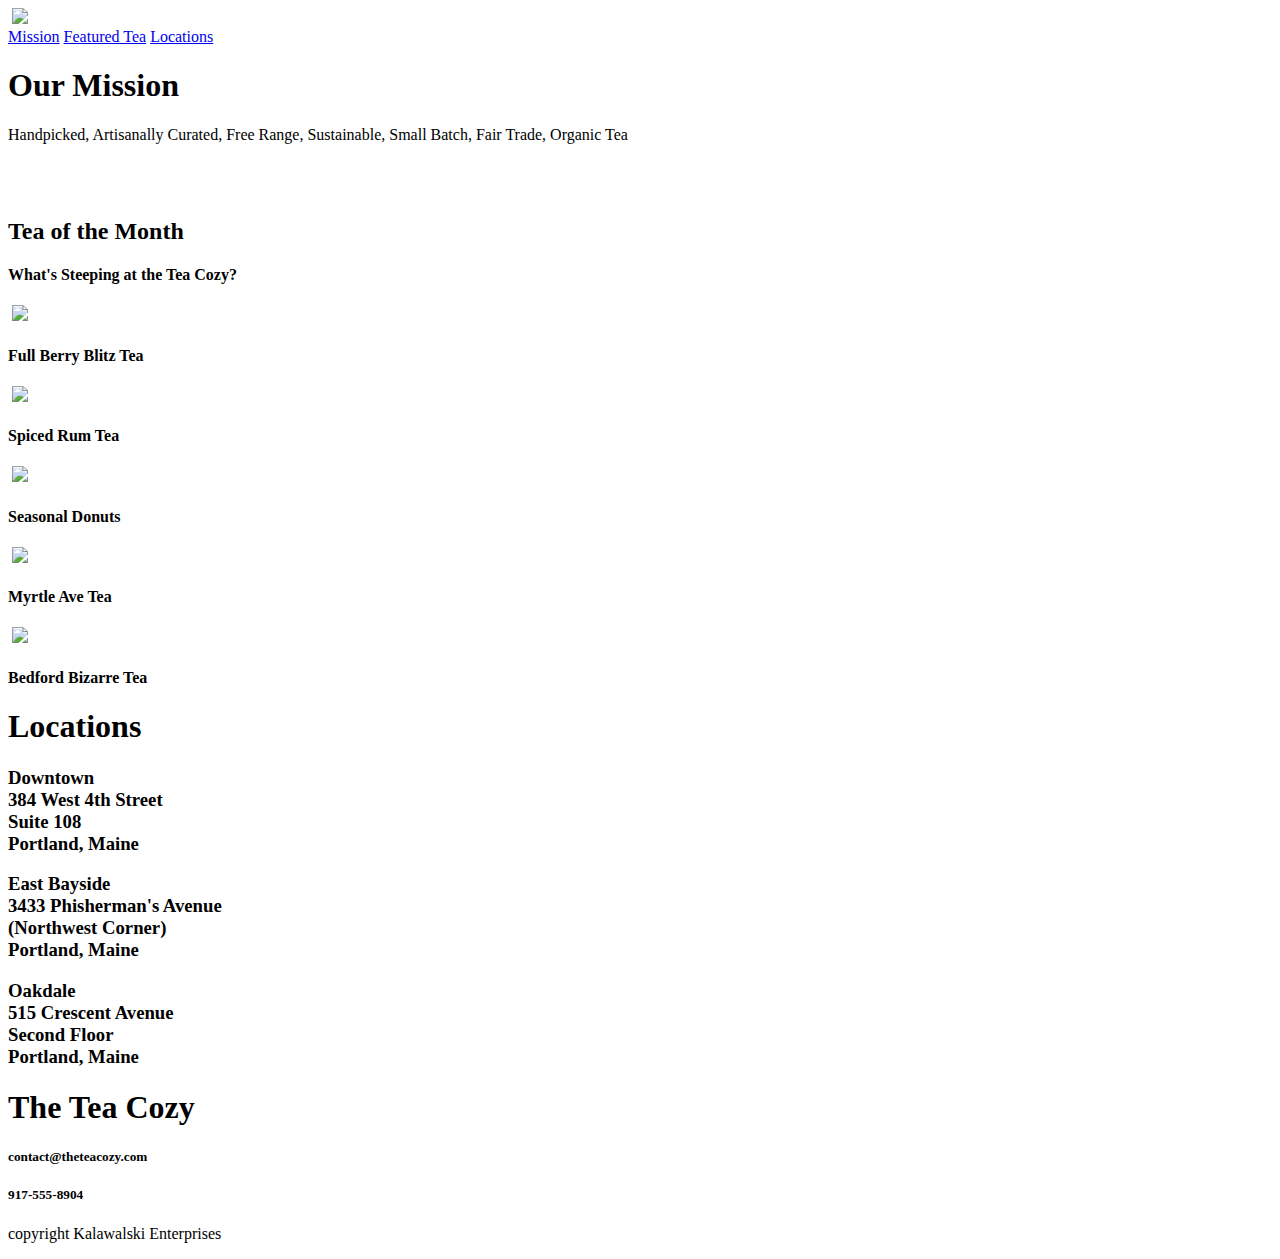
==== index.html @ 56b16ba6 "Update index.html" ====
<!DOCTYPE html>
<html>
    <head>
        <title>Tea Cozy</title>
        <link href="style.css" rel="stylesheet" type="text/css">
    </head>
    <body>
        <!----------------------------------Banner------------------------------------------>
        <header> 
            <image>
                <img src="./Resources/Images/logo.png" class="logoimg">
            </image>          
            <nav>
                <a href="#">Mission</a>
                <a href="#">Featured Tea</a>
                <a href="#" style="margin-right: 20px;">Locations</a>
            </nav>
        </header>
        <!---------------------------------------Our Mission---------------------------------->
        <main>
            <div class="banner">
                <div class="words">
                    <h1>Our Mission</h1>
                    <h>Handpicked, Artisanally Curated, Free Range, Sustainable, Small Batch, Fair Trade, Organic Tea</h4>
                </div>
            </div>
            <br>
            <br>
             <!-------------------------------------Tea of the Month----------------------->
            <br>
            <div class="section1">
                <div class="words">
                    <h2>Tea of the Month</h2>
                    <h4>What's Steeping at the Tea Cozy?</h4>
                </div>
                <div class="variants">
                    <div>
                    <image>
                        <img src="./Resources/Images/berryblitz.jpg" class="sec1img">
                            <figcaption><h4>Full Berry Blitz Tea</h4></figcaption>
                    </image>
                    </div>
                    <div>
                    <image>
                        <img src="./Resources/Images/rum.jpg" class="sec1img">
                            <figcaption><h4>Spiced Rum Tea</h4></figcaption>
                    </image>
                    </div>
                    <div>
                    <image>
                        <img src="./Resources/Images/donut.jpg" class="sec1img">
                            <figcaption><h4>Seasonal Donuts</h4></figcaption>
                    </image>
                    </div>
                    <div>
                    <image>
                        <img src="./Resources/Images/myrtle.jpg" class="sec1img">
                            <figcaption><h4>Myrtle Ave Tea</h4></figcaption>
                    </image>
                    </div>
                    <div>
                    <image>
                        <img src="./Resources/Images/bizzare.jpg" class="sec1img">
                            <figcaption><h4>Bedford Bizarre Tea</h4></figcaption>
                    </image>
                    </div>
                </div>
                <!---------------------------------------Locations------------------------------->
            </div>
            <div class="locations" style="background-image: url(./Resources/Images/locations.jpg);">
                    <h1 class="loctext">Locations</h1>
                    <div class="box">
                        <h3>Downtown<br>384 West 4th Street<br>Suite 108<br>Portland, Maine</h3>
                    </div>
                    <div class="box">
                        <h3>East Bayside<br>3433 Phisherman's Avenue<br>(Northwest Corner)<br>Portland, Maine</h3>
                    </div>
                    <div class="box">
                        <h3>Oakdale<br>515 Crescent Avenue<br>Second Floor<br>Portland, Maine</h3>
                    </div>
                </div>
            </div>
            <div class="contact">
                <h1>The Tea Cozy</h1>
                <h5>contact@theteacozy.com</h5>
                <h5>917-555-8904</h5>
           </div>
        </main>
        <footer>
            <p>copyright Kalawalski Enterprises</p>    
        </footer>
    </body>

</html>
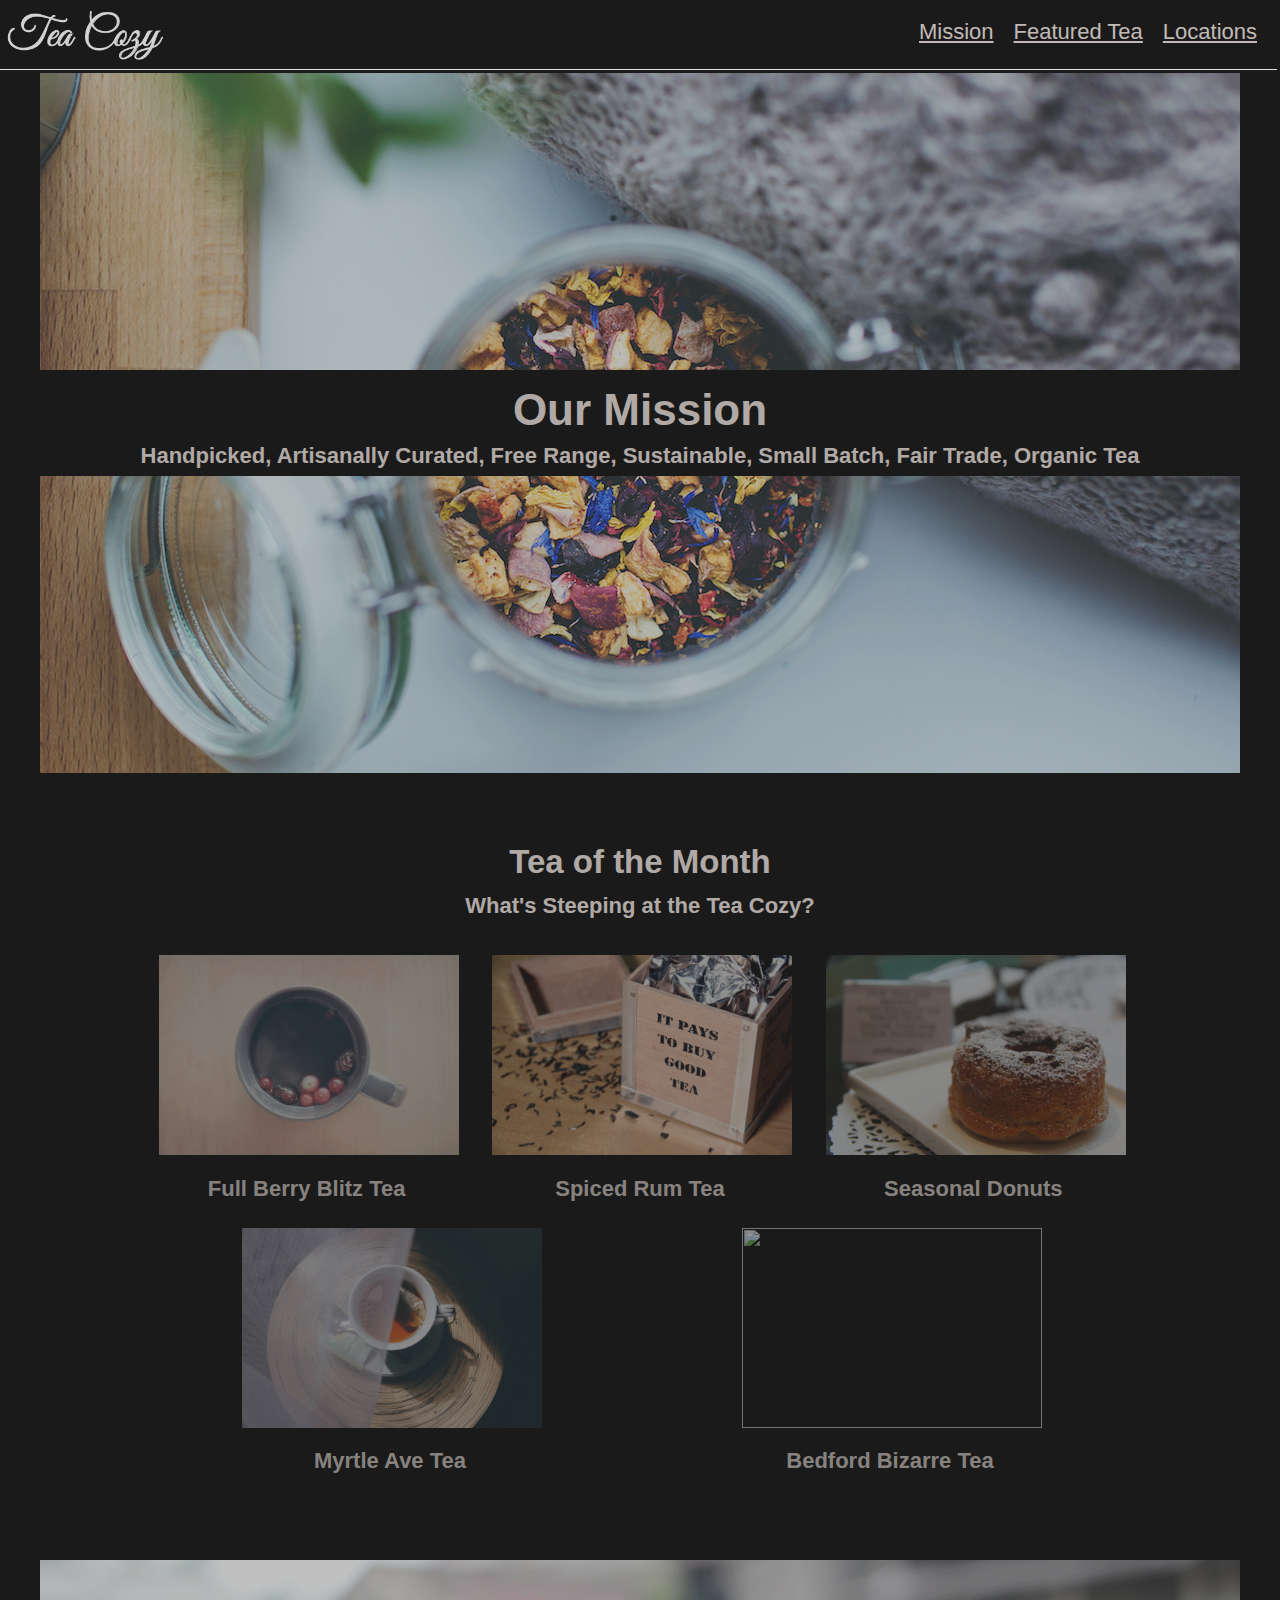
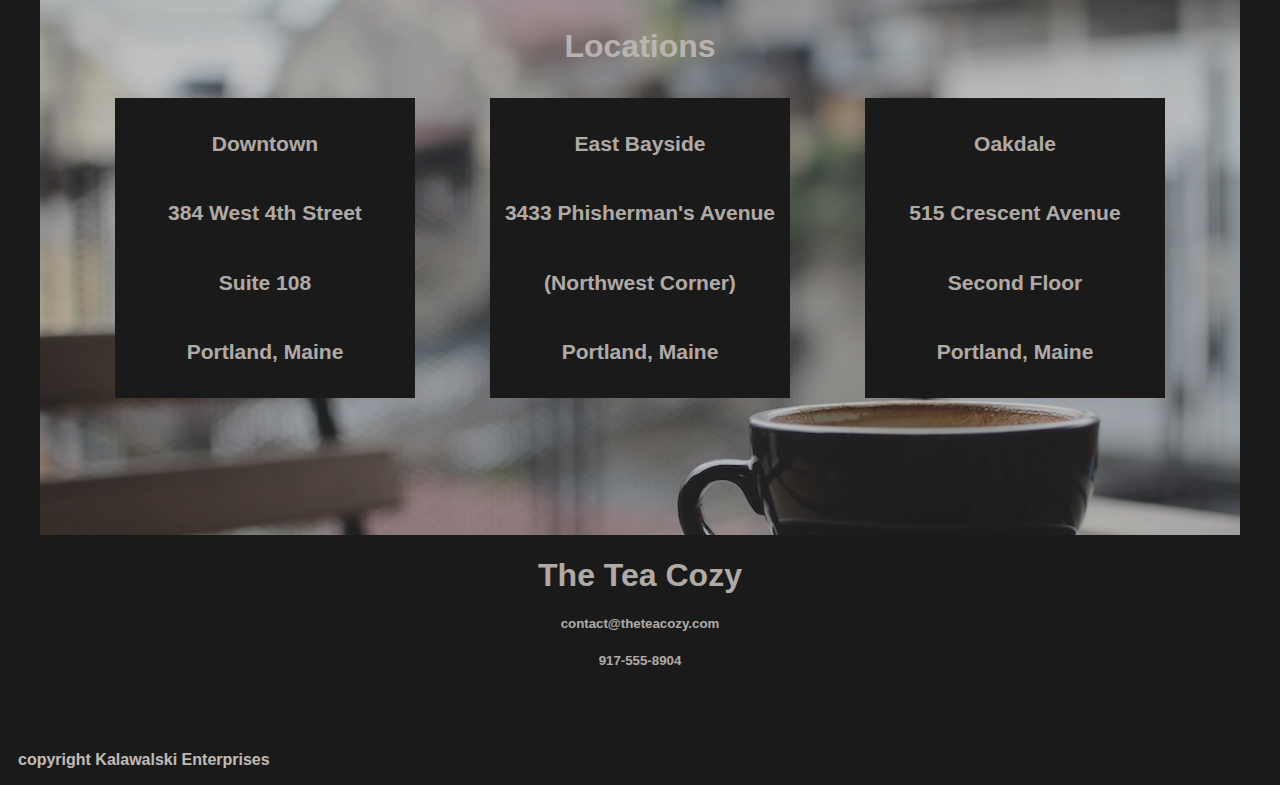
==== commit 8b37fde8: "Update index.html" ====
--- a/index.html
+++ b/index.html
@@ -2,13 +2,13 @@
 <html>
     <head>
         <title>Tea Cozy</title>
-        <link href="style.css" rel="stylesheet" type="text/css">
+        <link href="styles.css" rel="stylesheet" type="text/css">
     </head>
     <body>
         <!----------------------------------Banner------------------------------------------>
         <header> 
             <image>
-                <img src="./Resources/Images/logo.png" class="logoimg">
+                <img src="./Images/logo.png" class="logoimg">
             </image>          
             <nav>
                 <a href="#">Mission</a>
@@ -36,38 +36,38 @@
                 <div class="variants">
                     <div>
                     <image>
-                        <img src="./Resources/Images/berryblitz.jpg" class="sec1img">
+                        <img src="./Images/berryblitz.jpg" class="sec1img">
                             <figcaption><h4>Full Berry Blitz Tea</h4></figcaption>
                     </image>
                     </div>
                     <div>
                     <image>
-                        <img src="./Resources/Images/rum.jpg" class="sec1img">
+                        <img src="./Images/rum.jpg" class="sec1img">
                             <figcaption><h4>Spiced Rum Tea</h4></figcaption>
                     </image>
                     </div>
                     <div>
                     <image>
-                        <img src="./Resources/Images/donut.jpg" class="sec1img">
+                        <img src="./Images/donut.jpg" class="sec1img">
                             <figcaption><h4>Seasonal Donuts</h4></figcaption>
                     </image>
                     </div>
                     <div>
                     <image>
-                        <img src="./Resources/Images/myrtle.jpg" class="sec1img">
+                        <img src="./Images/myrtle.jpg" class="sec1img">
                             <figcaption><h4>Myrtle Ave Tea</h4></figcaption>
                     </image>
                     </div>
                     <div>
                     <image>
-                        <img src="./Resources/Images/bizzare.jpg" class="sec1img">
+                        <img src="./Images/bizzare.jpg" class="sec1img">
                             <figcaption><h4>Bedford Bizarre Tea</h4></figcaption>
                     </image>
                     </div>
                 </div>
                 <!---------------------------------------Locations------------------------------->
             </div>
-            <div class="locations" style="background-image: url(./Resources/Images/locations.jpg);">
+            <div class="locations" style="background-image: url(./Images/locations.jpg);">
                     <h1 class="loctext">Locations</h1>
                     <div class="box">
                         <h3>Downtown<br>384 West 4th Street<br>Suite 108<br>Portland, Maine</h3>
--- a/styles.css
+++ b/styles.css
@@ -0,0 +1,160 @@
+* {
+   font-family: Helvetica, sans-serif;
+   color: seashell;
+   background-color: black;
+   opacity: 0.9;
+   text-align: center;
+   flex-shrink: 1;
+}
+
+header {
+    display: flex;
+    position: fixed;
+    border-bottom: 1px solid seashell;
+    width: 100%;
+    height: 69px;
+    z-index: 10;
+    margin-top: -8px;
+    margin-left: -11px;
+    opacity: 1;
+}
+
+nav {
+    position: relative;
+    width: 100%;
+    display: inline-flex;
+    flex-direction: row;  
+    justify-content: end;
+    align-items: center;
+    padding-bottom: 5px;
+    font-size: 22px;
+}
+
+a {
+    margin: 0px 10px;
+}
+
+main {
+    display: flex;
+    flex-direction: column;
+    align-items: center;
+    justify-content: center;
+}
+
+figcaption {
+    display: flexbox;
+    position: relative;
+    font-weight: bold;
+    margin: auto;
+    justify-content: center;
+    line-height: 0;
+    padding-bottom: 10px;
+}
+
+h4 {
+    font-weight: bold;
+    font-size: 22px;
+}
+
+footer p{
+    margin-left: 10px;
+    text-align: left;
+    font-weight: bold;
+    opacity: 0.9;
+}
+
+.logoimg {
+    display: flexbox;
+    height: 50px;
+    margin-left: 10px;
+    margin-top: 10px;
+}
+
+.screenshot {
+    display: inline-flex;
+    position: relative;
+    align-self: center;
+    margin-top: 70px;
+    height: 700px;
+}
+
+.banner {
+    display: flex;
+    flex-direction: column;
+    flex-shrink: 0;
+    position: relative;
+    margin: auto;
+    margin-top: 65px;
+    width: 1200px;
+    height: 700px;
+    background-image: url(./Images/screenshot.jpg);
+    line-height: 1.5;
+    justify-content: center;
+}
+
+.section1 {
+    display: inline-flexbox;
+    flex-flow: row wrap;
+    width: 1000px;
+    justify-content: center;
+    align-content: center;
+}
+
+.variants {
+    display: inline-flex;
+    flex-flow: row wrap;
+    flex-shrink: 2;
+    justify-content: space-around;
+}
+.sec1img{
+    width: 300px;
+    height: 200px;
+}
+.words {
+    opacity: 1;
+    background-color: black;
+    padding-bottom: 15px;
+    font-size: 22px;
+    font-weight: bold;
+    line-height: 0.5;
+}
+
+.locations {
+    display: flex;
+    flex-direction: row wrap;
+    align-content: center;
+    align-items: center;
+    justify-content: space-evenly;
+    margin-top: 60px;
+    width: 1200px;
+    height: 575px;
+}
+
+.locations .loctext {
+    margin-bottom: 425px;
+    position: absolute;
+    display: flex;
+    flex-shrink: 1;
+    background-color: transparent;
+}
+
+.box {
+    display: inline-flex;
+    flex-direction: column;
+    flex-shrink: 1;
+    position: relative;
+    opacity: 1;
+    width: 300px;
+    height: 300px;
+    justify-content: center;
+    line-height: 3.3;
+    font-size: 18px;
+}
+
+.contact {
+    display: flexbox;
+    width: 1000px;
+    height: 200px;
+    justify-content: center;
+    opacity: 0.9;
+}
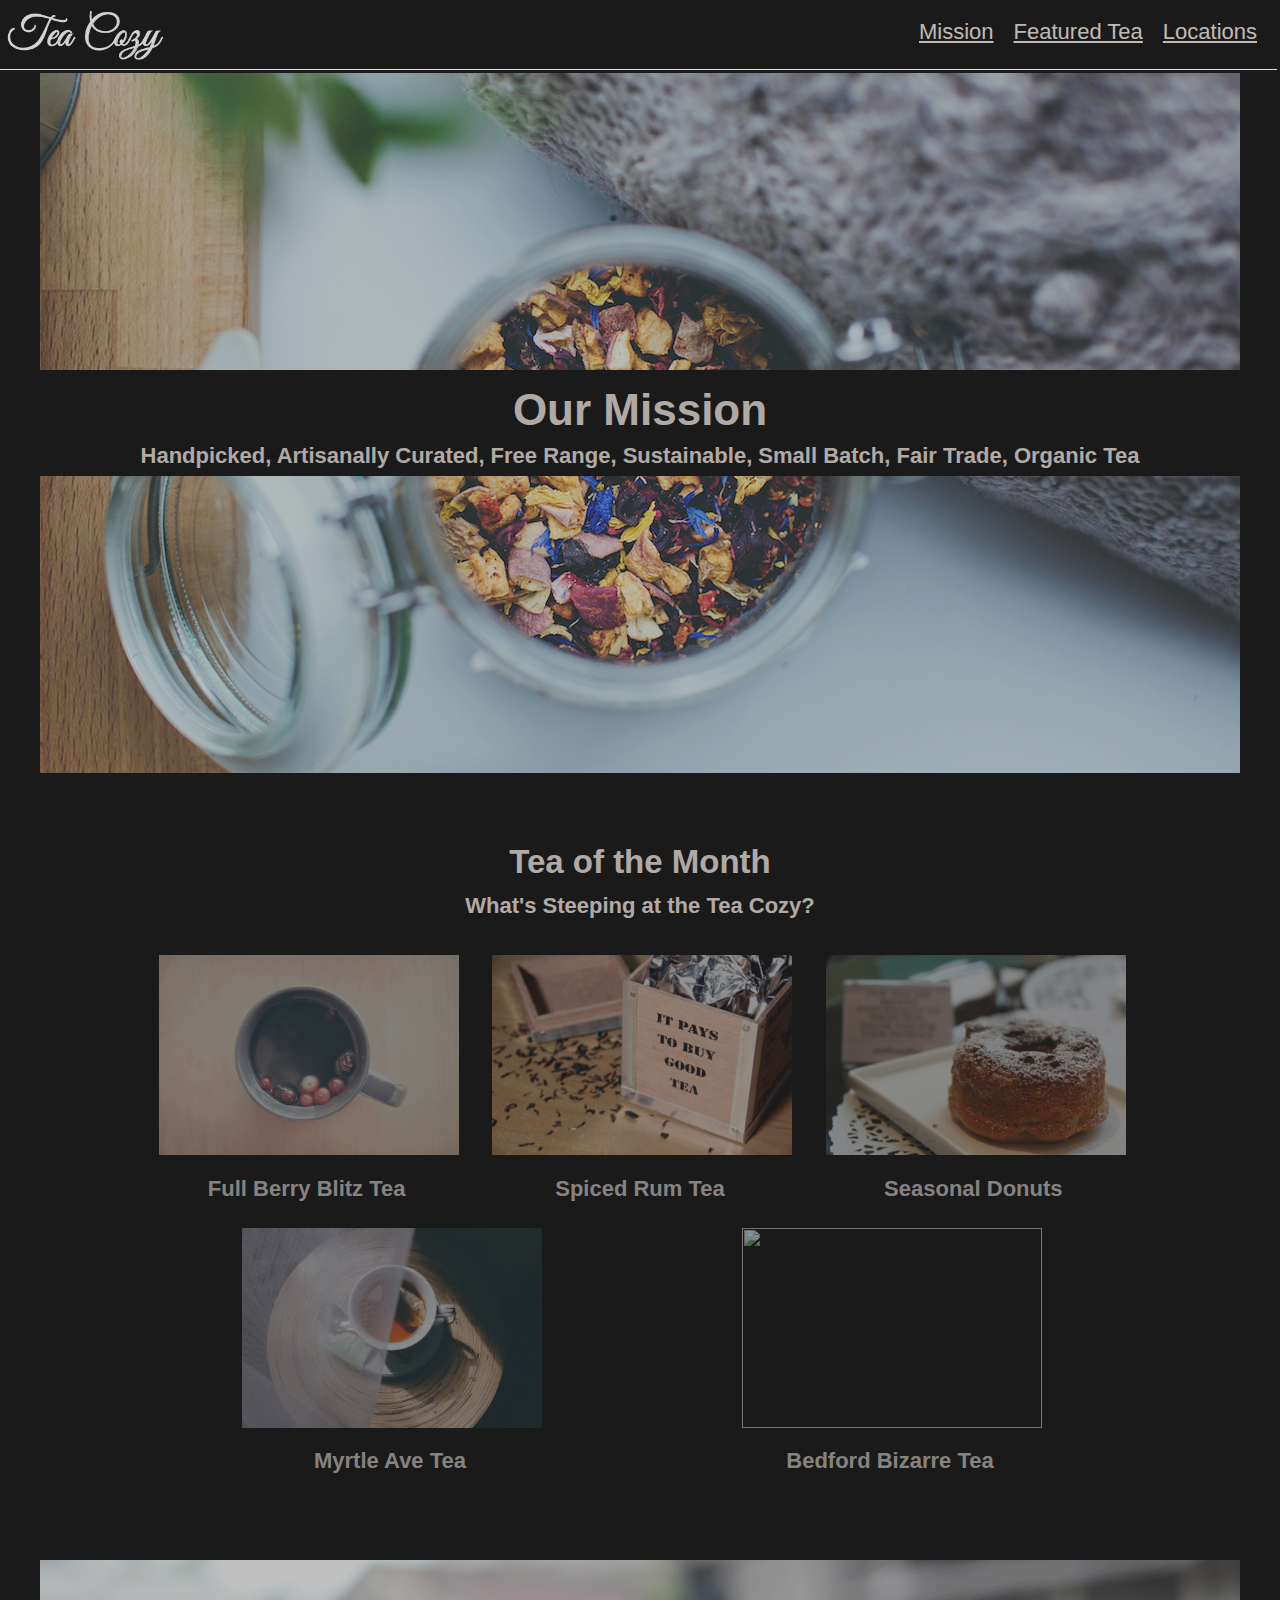
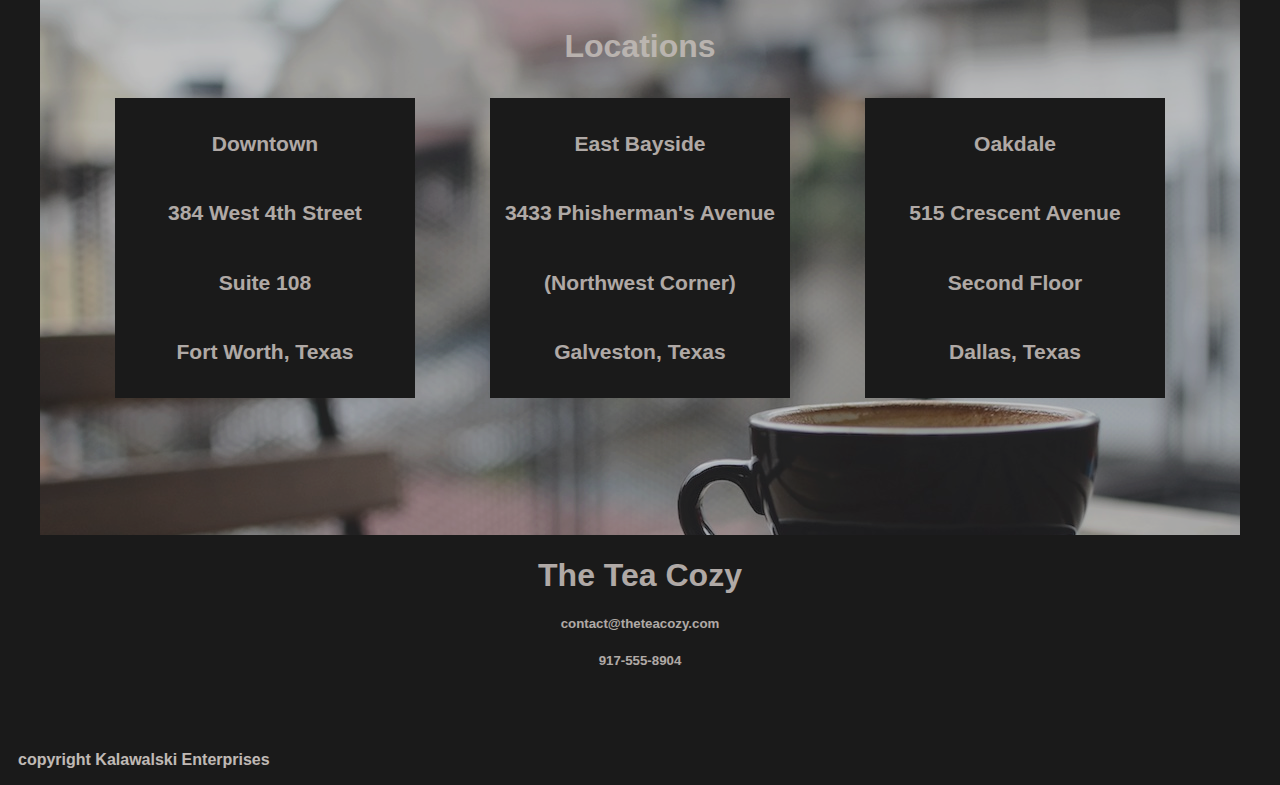
==== commit 51c259ec: "Update index.html" ====
--- a/index.html
+++ b/index.html
@@ -70,13 +70,13 @@
             <div class="locations" style="background-image: url(./Images/locations.jpg);">
                     <h1 class="loctext">Locations</h1>
                     <div class="box">
-                        <h3>Downtown<br>384 West 4th Street<br>Suite 108<br>Portland, Maine</h3>
+                        <h3>Downtown<br>384 West 4th Street<br>Suite 108<br>Fort Worth, Texas</h3>
                     </div>
                     <div class="box">
-                        <h3>East Bayside<br>3433 Phisherman's Avenue<br>(Northwest Corner)<br>Portland, Maine</h3>
+                        <h3>East Bayside<br>3433 Phisherman's Avenue<br>(Northwest Corner)<br>Galveston, Texas</h3>
                     </div>
                     <div class="box">
-                        <h3>Oakdale<br>515 Crescent Avenue<br>Second Floor<br>Portland, Maine</h3>
+                        <h3>Oakdale<br>515 Crescent Avenue<br>Second Floor<br>Dallas, Texas</h3>
                     </div>
                 </div>
             </div>
--- a/styles.css
+++ b/styles.css
@@ -38,7 +38,11 @@
     display: flex;
     flex-direction: column;
     align-items: center;
+    align-content: center;
     justify-content: center;
+    justify-items: center;
+    width: 1200px;
+    margin: auto;
 }
 
 figcaption {
@@ -61,6 +65,10 @@
     text-align: left;
     font-weight: bold;
     opacity: 0.9;
+    justify-content: center;
+    justify-items: center;
+    align-content: center;
+    align-items: center;
 }
 
 .logoimg {
@@ -97,15 +105,21 @@
     flex-flow: row wrap;
     width: 1000px;
     justify-content: center;
+    justify-items: center;
     align-content: center;
+    align-items: center;
 }
 
-.variants {
-    display: inline-flex;
-    flex-flow: row wrap;
-    flex-shrink: 2;
-    justify-content: space-around;
-}
+ .variants {
+     display: inline-flex;
+     flex-flow: row wrap;
+     flex-shrink: 2;
+     justify-content: space-around;
+     justify-items: center;
+     align-content: center;
+     align-items: center;
+     margin: auto;
+ }
 .sec1img{
     width: 300px;
     height: 200px;
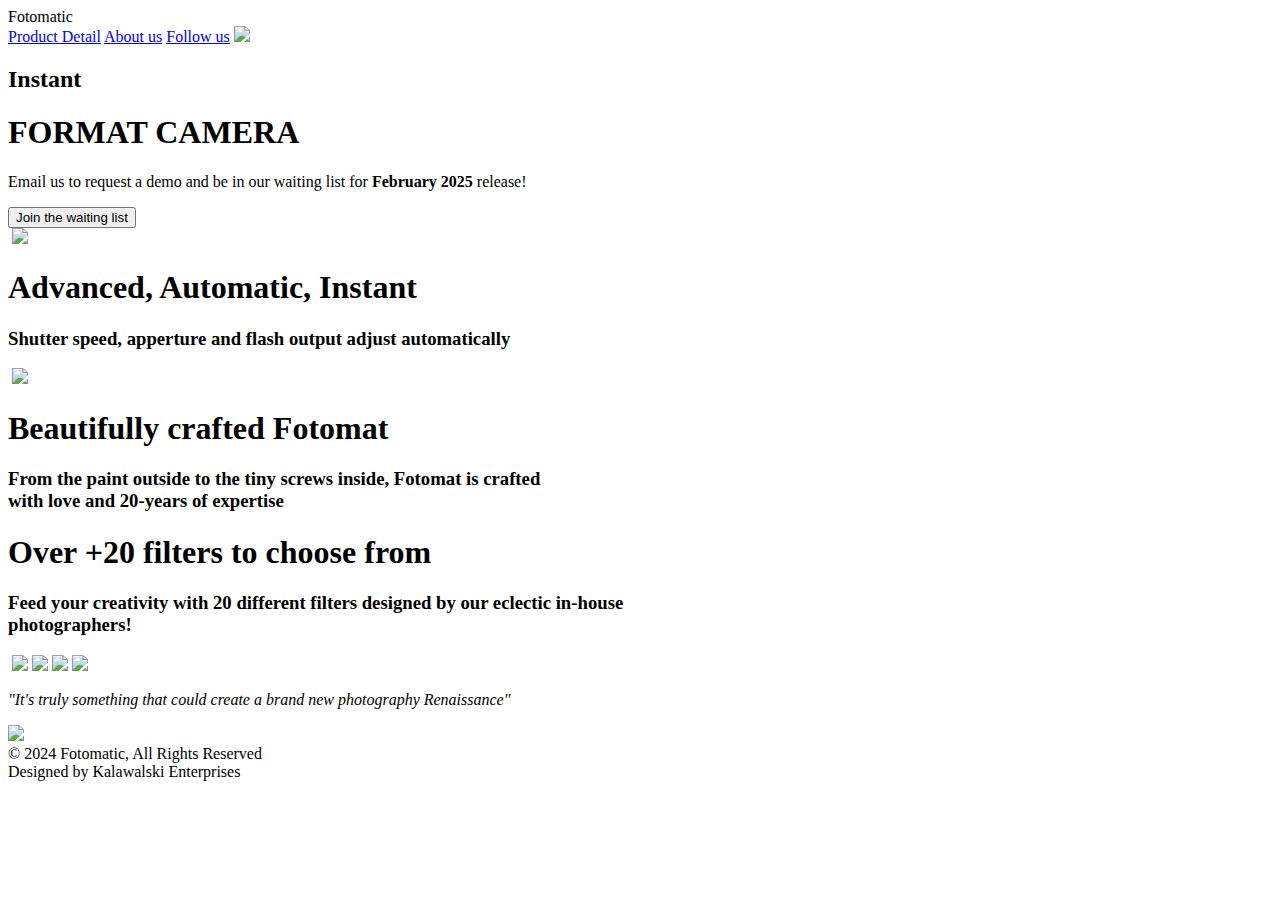
==== commit 5a619a47: "Update index.html" ====
--- a/index.html
+++ b/index.html
@@ -1,94 +1,77 @@
 <!DOCTYPE html>
 <html>
     <head>
-        <title>Tea Cozy</title>
-        <link href="styles.css" rel="stylesheet" type="text/css">
+        <link rel="stylesheet" href="C:\Program Files (x86)\CodeAC\fotomatic_broken\resources\css\fotostyle.css">
+        <link href="https://fonts.googleapis.com/css?family=Damion" rel="stylesheet">
+        <link href="https://fonts.googleapis.com/css?family=Rubik" rel="stylesheet">
+        <link href="https://fonts.googleapis.com/css2?family=Roboto:ital,wght@0,100;0,300;0,400;0,500;0,700;0,900;1,100;1,300;1,400;1,500;1,700;1,900&display=swap" rel="stylesheet">
+        <link href="https://fonts.googleapis.com/css2?family=Roboto+Mono:ital,wght@0,100..700;1,100..700&display=swap" rel="stylesheet">
+        <meta name="viewport" content="width=device-width, initial-scale=1.0">
     </head>
     <body>
-        <!----------------------------------Banner------------------------------------------>
+<!-------------------------------------------Header------------------------------------------------------>
         <header> 
-            <image>
-                <img src="./Images/logo.png" class="logoimg">
-            </image>          
+            <div class="logo">Fotomatic</div>                   
             <nav>
-                <a href="#">Mission</a>
-                <a href="#">Featured Tea</a>
-                <a href="#" style="margin-right: 20px;">Locations</a>
-            </nav>
+                <div class="links">
+                    <a href="#">Product Detail</a>
+                    <a href="#">About us</a> 
+                    <a href="#">Follow us</a>    
+                    <img src="./resources/css/images/instagram.png" class="sec1img">
+                </div>            
+             </nav>
         </header>
-        <!---------------------------------------Our Mission---------------------------------->
+<!------------------------------------------Section 1---------------------------------------------------->        
         <main>
-            <div class="banner">
-                <div class="words">
-                    <h1>Our Mission</h1>
-                    <h>Handpicked, Artisanally Curated, Free Range, Sustainable, Small Batch, Fair Trade, Organic Tea</h4>
+            <div class="section1">
+                <div class="box">
+                    <h2>Instant</h2>
+                    <h1>FORMAT CAMERA</h1>
+                    <div class="bannertxt">
+                        <p>Email us to request a demo and be in our waiting list for <b>February 2025</b> release!</p>
+                    </div>
+                    <button class="waitlist">Join the waiting list</button>
+                </div>          
+            </div>
+<!------------------------------------------Section 2---------------------------------------------------->               
+            <div class="section2">
+                <div class="box">
+                    <image>
+                        <img src="resources/css/images/feature-1.png" class="sec2img">
+                        <div class="featuretxt"></div>
+                    </image>
+                    <h1 class="boxh1">Advanced, Automatic, Instant</h1>
+                    <h3 class="boxh3">Shutter speed, apperture and flash output adjust automatically</h3>                   
+                </div>
+                <div class="box">
+                    <image>
+                        <img src="resources/css/images/feature-2.png" class="sec2img">
+                    </image>
+                    <h1 class="boxh1">Beautifully crafted Fotomat</h1>
+                    <h3 class="boxh3">From the paint outside to the tiny screws inside, Fotomat is crafted<br>with love and 20-years of expertise</h3>
                 </div>
             </div>
-            <br>
-            <br>
-             <!-------------------------------------Tea of the Month----------------------->
-            <br>
-            <div class="section1">
-                <div class="words">
-                    <h2>Tea of the Month</h2>
-                    <h4>What's Steeping at the Tea Cozy?</h4>
-                </div>
-                <div class="variants">
-                    <div>
-                    <image>
-                        <img src="./Images/berryblitz.jpg" class="sec1img">
-                            <figcaption><h4>Full Berry Blitz Tea</h4></figcaption>
-                    </image>
-                    </div>
-                    <div>
-                    <image>
-                        <img src="./Images/rum.jpg" class="sec1img">
-                            <figcaption><h4>Spiced Rum Tea</h4></figcaption>
-                    </image>
-                    </div>
-                    <div>
-                    <image>
-                        <img src="./Images/donut.jpg" class="sec1img">
-                            <figcaption><h4>Seasonal Donuts</h4></figcaption>
-                    </image>
-                    </div>
-                    <div>
-                    <image>
-                        <img src="./Images/myrtle.jpg" class="sec1img">
-                            <figcaption><h4>Myrtle Ave Tea</h4></figcaption>
-                    </image>
-                    </div>
-                    <div>
-                    <image>
-                        <img src="./Images/bizzare.jpg" class="sec1img">
-                            <figcaption><h4>Bedford Bizarre Tea</h4></figcaption>
-                    </image>
-                    </div>
-                </div>
-                <!---------------------------------------Locations------------------------------->
+<!------------------------------------------Section 3---------------------------------------------------->   
+            <div class="section3">
+                <h1>Over +20 filters to choose from</h1>
+                <h3>Feed your creativity with 20 different filters designed by our eclectic in-house<br>photographers!</h3>
+                <image>
+                        <img src="./resources/css/images/filter-1.png" class="sec3img">
+                        <img src="./resources/css/images/filter-2.png" class="sec3img">
+                        <img src="./resources/css/images/filter-3.png" class="sec3img">
+                        <img src="./resources/css/images/filter-4.png" class="sec3img">
+                </image>
             </div>
-            <div class="locations" style="background-image: url(./Images/locations.jpg);">
-                    <h1 class="loctext">Locations</h1>
-                    <div class="box">
-                        <h3>Downtown<br>384 West 4th Street<br>Suite 108<br>Fort Worth, Texas</h3>
-                    </div>
-                    <div class="box">
-                        <h3>East Bayside<br>3433 Phisherman's Avenue<br>(Northwest Corner)<br>Galveston, Texas</h3>
-                    </div>
-                    <div class="box">
-                        <h3>Oakdale<br>515 Crescent Avenue<br>Second Floor<br>Dallas, Texas</h3>
-                    </div>
-                </div>
+<!------------------------------------------Section 4---------------------------------------------------->   
+            <div class="section4">
+                <p><em>"It's truly something that could create a brand new photography Renaissance"</em></p>
+                <img src="./resources/css/images/photography-logo.png" class="sec4img">
             </div>
-            <div class="contact">
-                <h1>The Tea Cozy</h1>
-                <h5>contact@theteacozy.com</h5>
-                <h5>917-555-8904</h5>
-           </div>
+<!------------------------------------------Section 5---------------------------------------------------->   
+            <footer>
+                <div class="footnote1">&copy; 2024 Fotomatic, All Rights Reserved</div>
+                <div class="footnote2">Designed by Kalawalski Enterprises</div>
+            </footer>           
         </main>
-        <footer>
-            <p>copyright Kalawalski Enterprises</p>    
-        </footer>
     </body>
-
 </html>
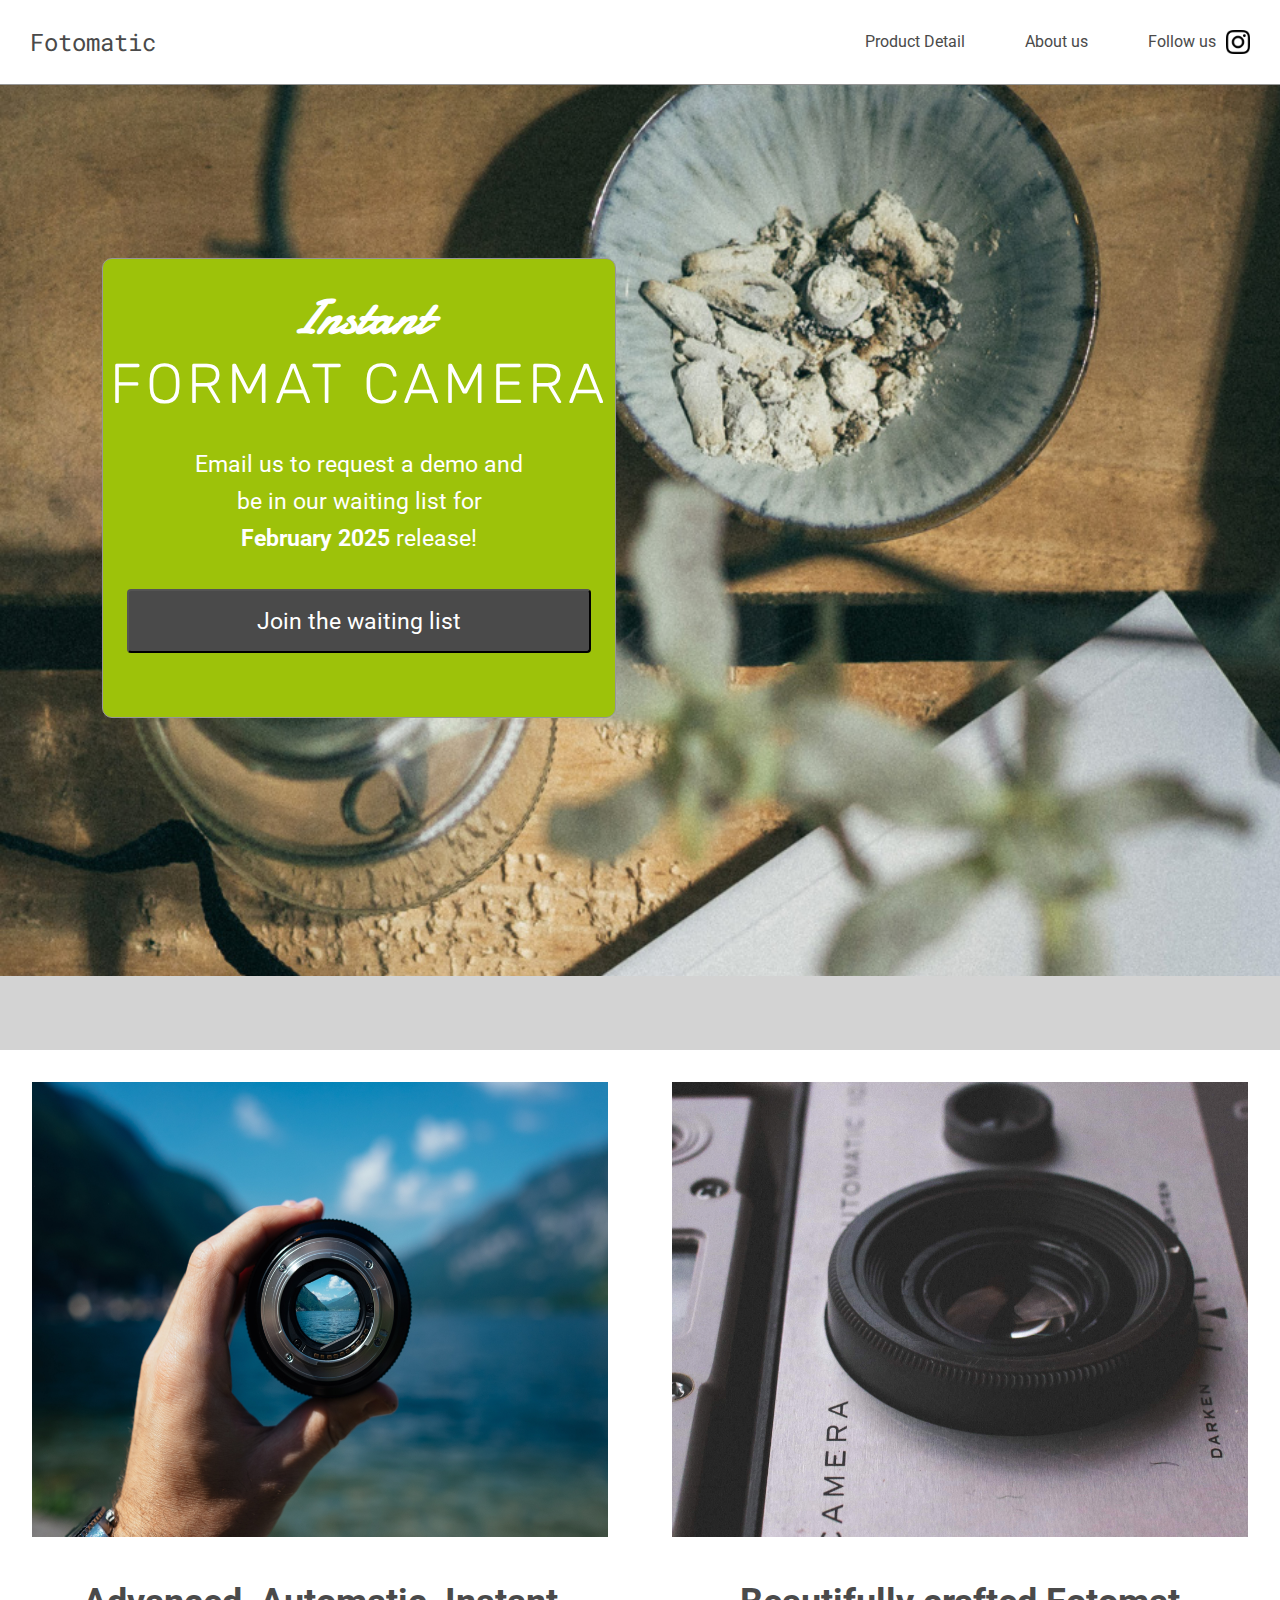
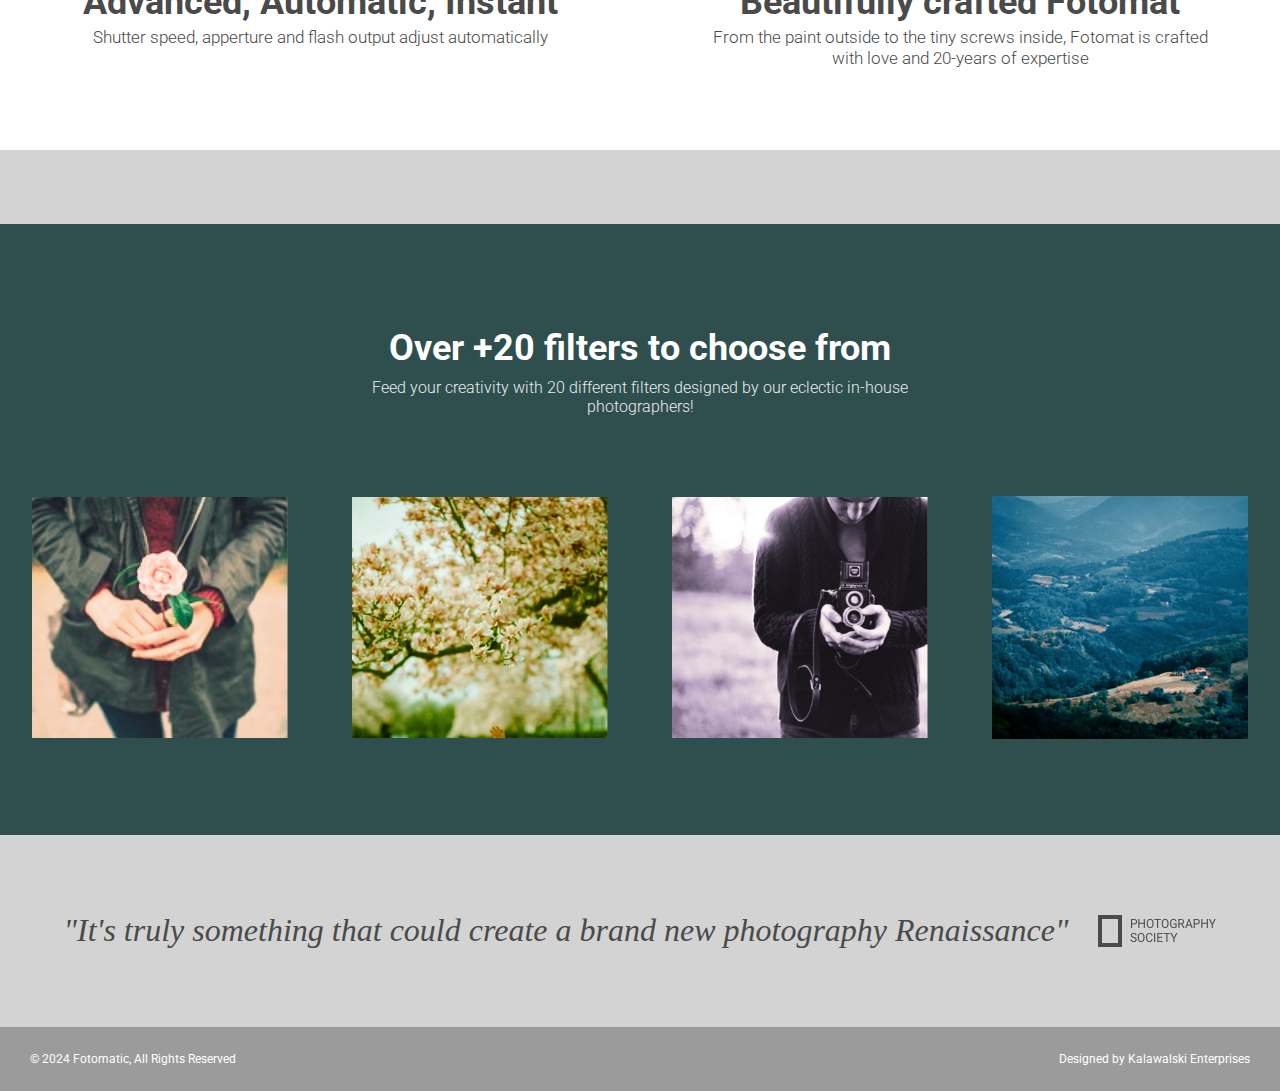
==== commit 59af4974: "Update index.html" ====
--- a/index.html
+++ b/index.html
@@ -1,7 +1,7 @@
 <!DOCTYPE html>
 <html>
     <head>
-        <link rel="stylesheet" href="C:\Program Files (x86)\CodeAC\fotomatic_broken\resources\css\fotostyle.css">
+        <link rel="stylesheet" href="fotostyle.css">
         <link href="https://fonts.googleapis.com/css?family=Damion" rel="stylesheet">
         <link href="https://fonts.googleapis.com/css?family=Rubik" rel="stylesheet">
         <link href="https://fonts.googleapis.com/css2?family=Roboto:ital,wght@0,100;0,300;0,400;0,500;0,700;0,900;1,100;1,300;1,400;1,500;1,700;1,900&display=swap" rel="stylesheet">
@@ -17,7 +17,7 @@
                     <a href="#">Product Detail</a>
                     <a href="#">About us</a> 
                     <a href="#">Follow us</a>    
-                    <img src="./resources/css/images/instagram.png" class="sec1img">
+                    <img src="images/instagram.png" class="sec1img">
                 </div>            
              </nav>
         </header>
@@ -37,7 +37,7 @@
             <div class="section2">
                 <div class="box">
                     <image>
-                        <img src="resources/css/images/feature-1.png" class="sec2img">
+                        <img src="images/feature-1.png" class="sec2img">
                         <div class="featuretxt"></div>
                     </image>
                     <h1 class="boxh1">Advanced, Automatic, Instant</h1>
@@ -45,7 +45,7 @@
                 </div>
                 <div class="box">
                     <image>
-                        <img src="resources/css/images/feature-2.png" class="sec2img">
+                        <img src="images/feature-2.png" class="sec2img">
                     </image>
                     <h1 class="boxh1">Beautifully crafted Fotomat</h1>
                     <h3 class="boxh3">From the paint outside to the tiny screws inside, Fotomat is crafted<br>with love and 20-years of expertise</h3>
@@ -56,16 +56,16 @@
                 <h1>Over +20 filters to choose from</h1>
                 <h3>Feed your creativity with 20 different filters designed by our eclectic in-house<br>photographers!</h3>
                 <image>
-                        <img src="./resources/css/images/filter-1.png" class="sec3img">
-                        <img src="./resources/css/images/filter-2.png" class="sec3img">
-                        <img src="./resources/css/images/filter-3.png" class="sec3img">
-                        <img src="./resources/css/images/filter-4.png" class="sec3img">
+                        <img src="images/filter-1.png" class="sec3img">
+                        <img src="images/filter-2.png" class="sec3img">
+                        <img src="images/filter-3.png" class="sec3img">
+                        <img src="images/filter-4.png" class="sec3img">
                 </image>
             </div>
 <!------------------------------------------Section 4---------------------------------------------------->   
             <div class="section4">
                 <p><em>"It's truly something that could create a brand new photography Renaissance"</em></p>
-                <img src="./resources/css/images/photography-logo.png" class="sec4img">
+                <img src="images/photography-logo.png" class="sec4img">
             </div>
 <!------------------------------------------Section 5---------------------------------------------------->   
             <footer>
--- a/fotostyle.css
+++ b/fotostyle.css
@@ -0,0 +1,277 @@
+* {
+  align-items: center;
+  flex-shrink: 1;
+  flex-flow: wrap;
+  margin: 0;
+  align-content: center;
+}
+html {
+  font-size: 16px;
+}
+header {
+  display: flex;
+  position: fixed;
+  width: 100%;
+  height: 5.25rem;
+  background-color: white;
+  border-bottom: 1px solid #979797;
+  opacity: 1;
+  z-index: 10;
+}
+
+nav {
+  position: absolute;
+  width: 100%;
+  display: inline-flex;
+  flex-direction: row;
+  flex-shrink: 3;
+  justify-content: flex-end;
+  align-items: center;
+  align-content: center;
+}
+
+.logo {
+  display: flex;
+  position: absolute;
+  margin-left: 1.875rem;
+  font-family: 'Roboto mono';
+  color: #4a4a4a;
+  font-size: 1.5rem;
+}
+
+.links {
+  display: inline-flex;
+  flex-shrink: 3;
+  font-size: 1rem;
+  line-height: 1.6;
+  font-family: 'Roboto';
+}
+
+.sec1img {
+  display: flex;
+  height: 1.5rem;
+  margin-right: 1.875rem;
+  margin-left: -1.25rem;
+}
+
+.links a {
+  margin: 0 1.875rem;
+  text-decoration: none;
+  color: #4a4a4a;
+}
+
+.box {
+  display: flex;
+  flex-flow: column;
+  justify-content: center;
+  position: relative;
+  height: 43.75rem;
+  width: 43.75rem;
+  background-color: white;
+  text-align: center;
+}
+
+.section1 {
+  display: flex;
+  flex-direction: row;
+  justify-items: center;
+  position: relative;
+  height: 61rem;
+  background-image: url(./images/banner-landingpage.jpg);
+  background-size: cover;
+}
+
+.section1 .box {
+  display: flexbox;
+  flex-flow: column;
+  background-color: #9dc20a;
+  color: white;
+  align-content: center;
+  width: 40%;
+  height: 47%;
+  margin-left: 8%;
+  border: 1px solid #979797;
+  border-radius: 10px;
+  font-family: 'Roboto';
+  line-height: 1.6;
+  min-width: 31.8125rem;
+
+}
+
+.section1 h2 {
+  font-family: 'Damion';
+  font-size: 3rem;
+  font-style: italic;
+  letter-spacing: 1px;
+  margin-top: 0.8rem;
+}
+
+.section1 h1 {
+  font-family: 'Rubik';
+  font-size: 3.5rem;
+  font-weight: lighter;
+  letter-spacing: 0.25rem;
+  margin-top: -1rem;
+  margin-bottom: 1rem;
+}
+
+.bannertxt {
+  display: flex;
+  text-align: center;
+  font-size: 1.45rem;
+  width: 65%;
+}
+
+.waitlist {
+  width: 29rem;
+  height: 4rem;
+  color: white;
+  background-color: #4a4a4a;
+  border-radius: 0.25rem;
+  margin-top: 2rem;
+  margin-bottom: 3.5rem;
+  font-family: 'Roboto';
+  font-size: 1.45rem;
+}
+
+.waitlist:hover {
+  cursor: pointer;
+  font-size: 1.5rem;
+}
+
+.waitlist:active {
+  cursor: pointer;
+  background-color: #313131;
+  font-size: 1.45rem;
+}
+
+.section2 {
+  display: flex;
+  width: 100%;
+  flex-flow: row;
+  justify-content: space-evenly;
+  align-content: space-evenly;
+  height: 53rem;
+  background-color: lightgray;
+}
+
+.boxh1 {
+  color: #4a4a4a;
+  font-size: 2.25rem;
+  font-family: 'Roboto';
+  font-weight: bold;
+  line-height: 1.4;
+  margin-top: 2.5rem;
+}
+
+.boxh3 {
+  color: #4a4a4a;
+  font-size: 1.05rem;
+  font-family: 'Roboto';
+  font-weight: 300;
+  line-height: 1.2;
+}
+
+.section2 .box {
+  display: flex;
+  flex-direction: column;
+  justify-content: flex-start;
+}
+
+.sec2img {
+  display: flex;
+  width: 90%;
+  height: 65%;
+  min-width: 300px;
+  margin-top: 32px;
+}
+
+.section3 {
+  display: flex;
+  width: 100%;
+  flex-direction: column wrap;
+  justify-content: space-around;
+  background-color: darkslategray;
+  text-align: center;
+  padding-bottom: 6rem;
+}
+
+.section3 h1 {
+  margin: auto;
+  color: white;
+  opacity: 1;
+  font-size: 2.25rem;
+  font-family: 'Roboto';
+  font-weight: bold;
+  margin-top: 6rem;
+  line-height: 1.6;
+}
+
+.section3 h3 {
+  position: relative;
+  color: white;
+  width: 100%;
+  font-size: 1rem;
+  font-family: 'Roboto';
+  font-weight: 300;
+  opacity: 0.9;
+  line-height: 1.2;
+  padding-bottom: 5rem;
+}
+
+ .sec3img {
+  display: inline-flexbox;
+  justify-content: space-between;
+  flex-flow: row wrap;
+  width: 20%;
+  height: auto;
+ }
+
+.section4 {
+  display: flex;
+  justify-content: center;
+  width: 100%;
+  height: 12rem;
+  background-color: lightgray;
+}
+
+.section4 p {
+  display: inline-flex;
+  position: relative;
+  color: #4a4a4a;
+  font-size: 2rem;
+  font-family: Palatino;
+  line-height: 1.1;
+}
+
+.sec4img {
+  display: inline-flex;
+  margin-left: 1.875rem;
+}
+footer {
+  display: flex;
+  align-content: center;
+  width: 100%;
+  height: 4rem;
+  background-color: #9b9b9b;
+}
+
+.footnote1 {
+  position: absolute;
+  align-content: center;
+  margin-left: 1.875rem;
+  color: white;
+  font-size: 0.75rem;
+  font-family: Roboto;
+}
+
+.footnote2 {
+  display: inline-flex;
+  align-content: center;
+  padding-right: 1.875rem;
+  width: 100%;
+  justify-content: flex-end;
+  color: white;
+  font-size: 0.75rem;
+  font-family: Roboto;
+}
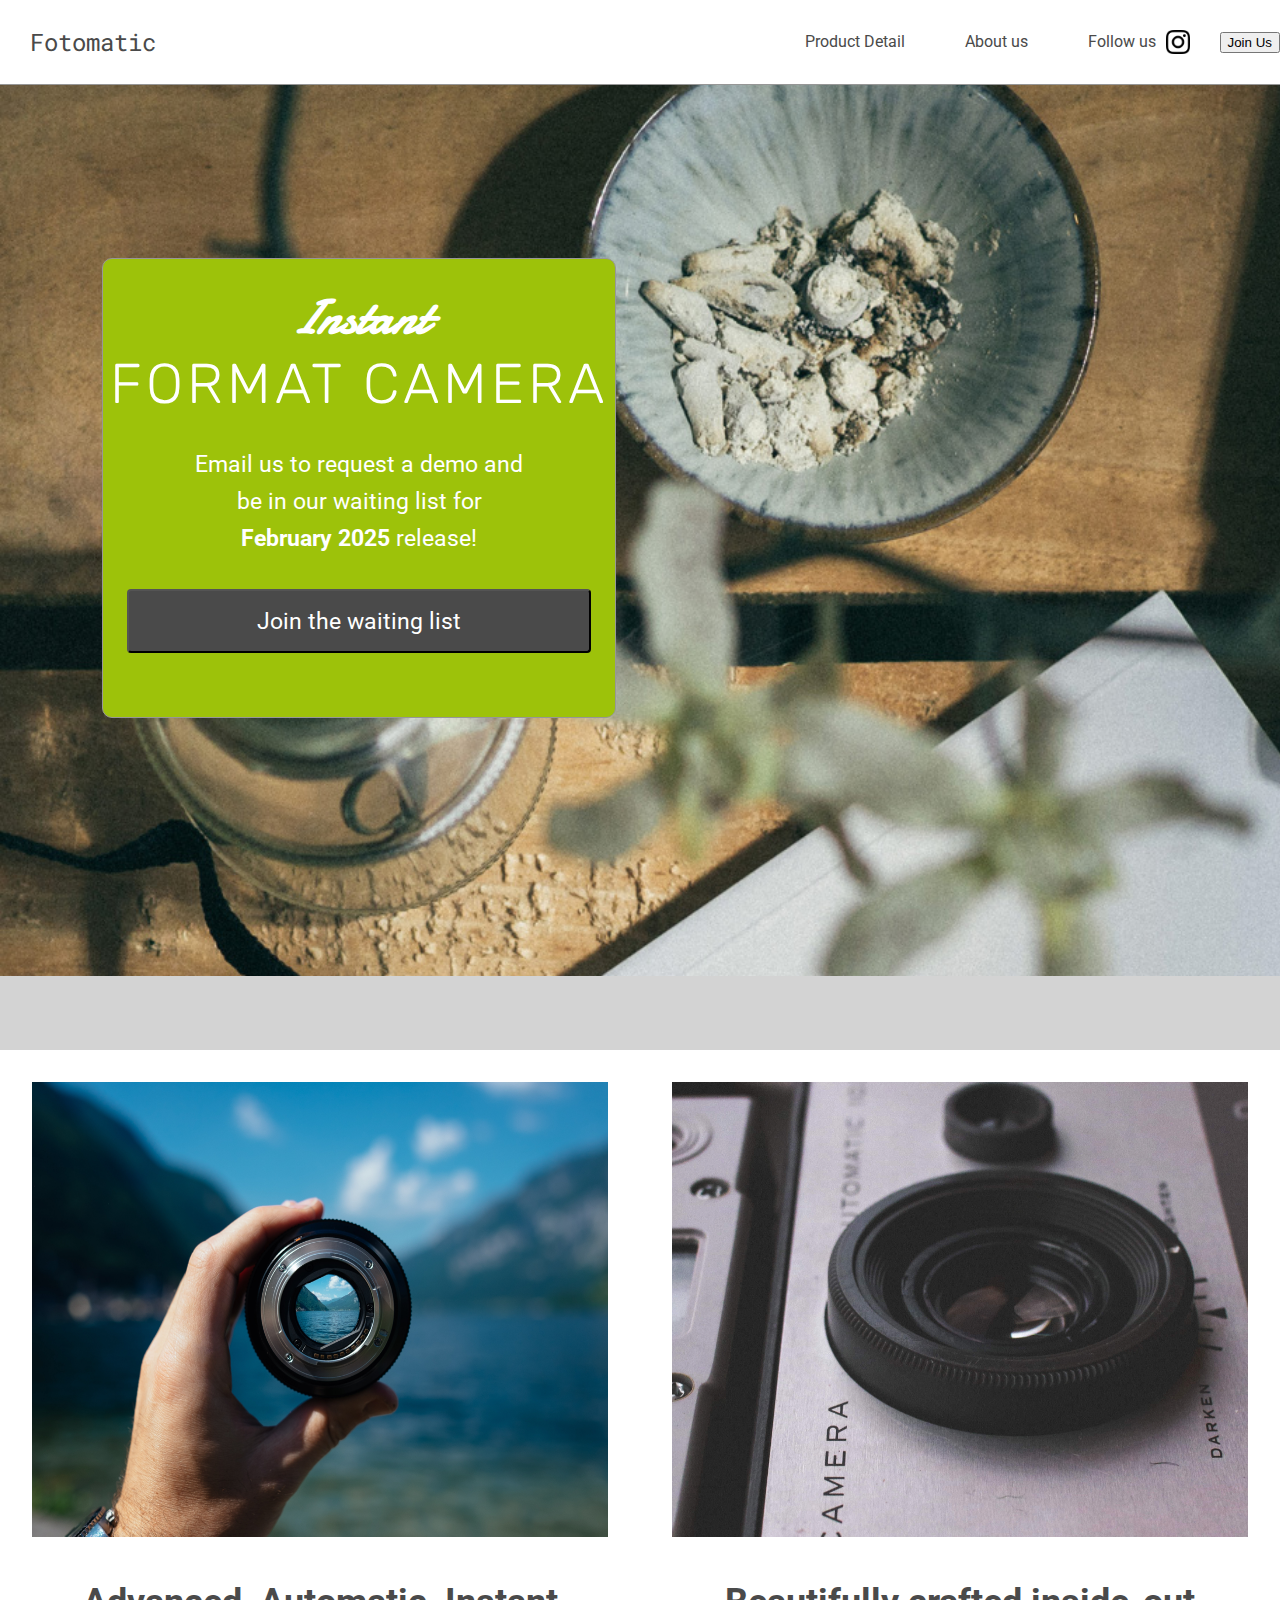
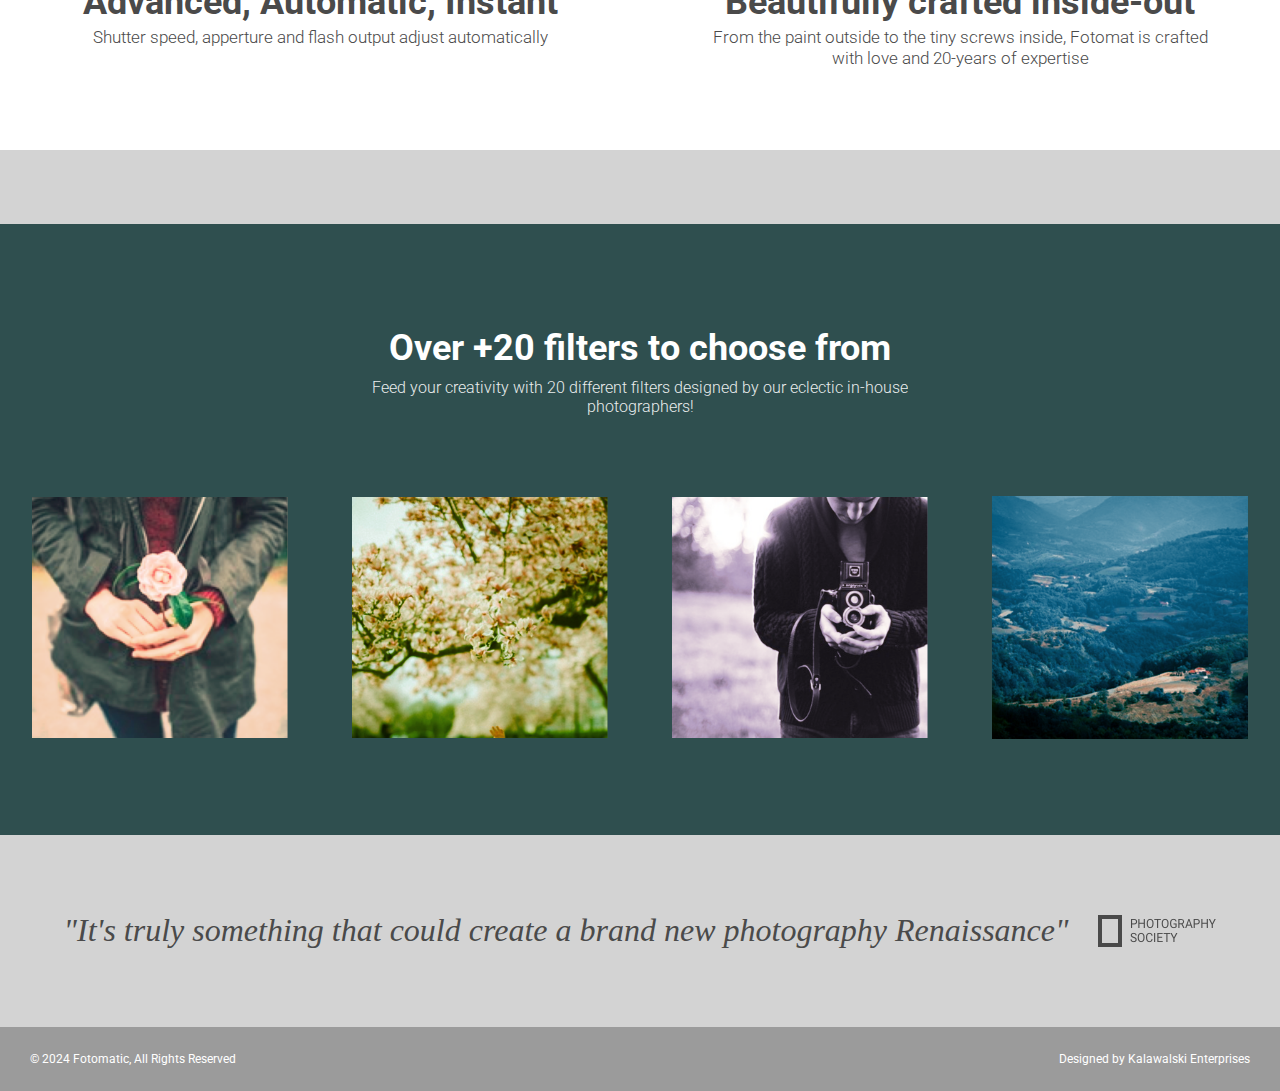
==== commit 5917cfb3: "Update index.html" ====
--- a/index.html
+++ b/index.html
@@ -2,22 +2,25 @@
 <html>
     <head>
         <link rel="stylesheet" href="fotostyle.css">
+        <link rel="stylesheet" href="fototab.css">
         <link href="https://fonts.googleapis.com/css?family=Damion" rel="stylesheet">
         <link href="https://fonts.googleapis.com/css?family=Rubik" rel="stylesheet">
         <link href="https://fonts.googleapis.com/css2?family=Roboto:ital,wght@0,100;0,300;0,400;0,500;0,700;0,900;1,100;1,300;1,400;1,500;1,700;1,900&display=swap" rel="stylesheet">
         <link href="https://fonts.googleapis.com/css2?family=Roboto+Mono:ital,wght@0,100..700;1,100..700&display=swap" rel="stylesheet">
         <meta name="viewport" content="width=device-width, initial-scale=1.0">
+        <title>Fabulous Fotomatic Photography</title>
     </head>
     <body>
 <!-------------------------------------------Header------------------------------------------------------>
         <header> 
             <div class="logo">Fotomatic</div>                   
-            <nav>
+            <nav >
                 <div class="links">
                     <a href="#">Product Detail</a>
                     <a href="#">About us</a> 
                     <a href="#">Follow us</a>    
                     <img src="images/instagram.png" class="sec1img">
+                    <button class="join">Join Us</button>
                 </div>            
              </nav>
         </header>
@@ -47,7 +50,7 @@
                     <image>
                         <img src="images/feature-2.png" class="sec2img">
                     </image>
-                    <h1 class="boxh1">Beautifully crafted Fotomat</h1>
+                    <h1 class="boxh1">Beautifully crafted inside-out</h1>
                     <h3 class="boxh3">From the paint outside to the tiny screws inside, Fotomat is crafted<br>with love and 20-years of expertise</h3>
                 </div>
             </div>
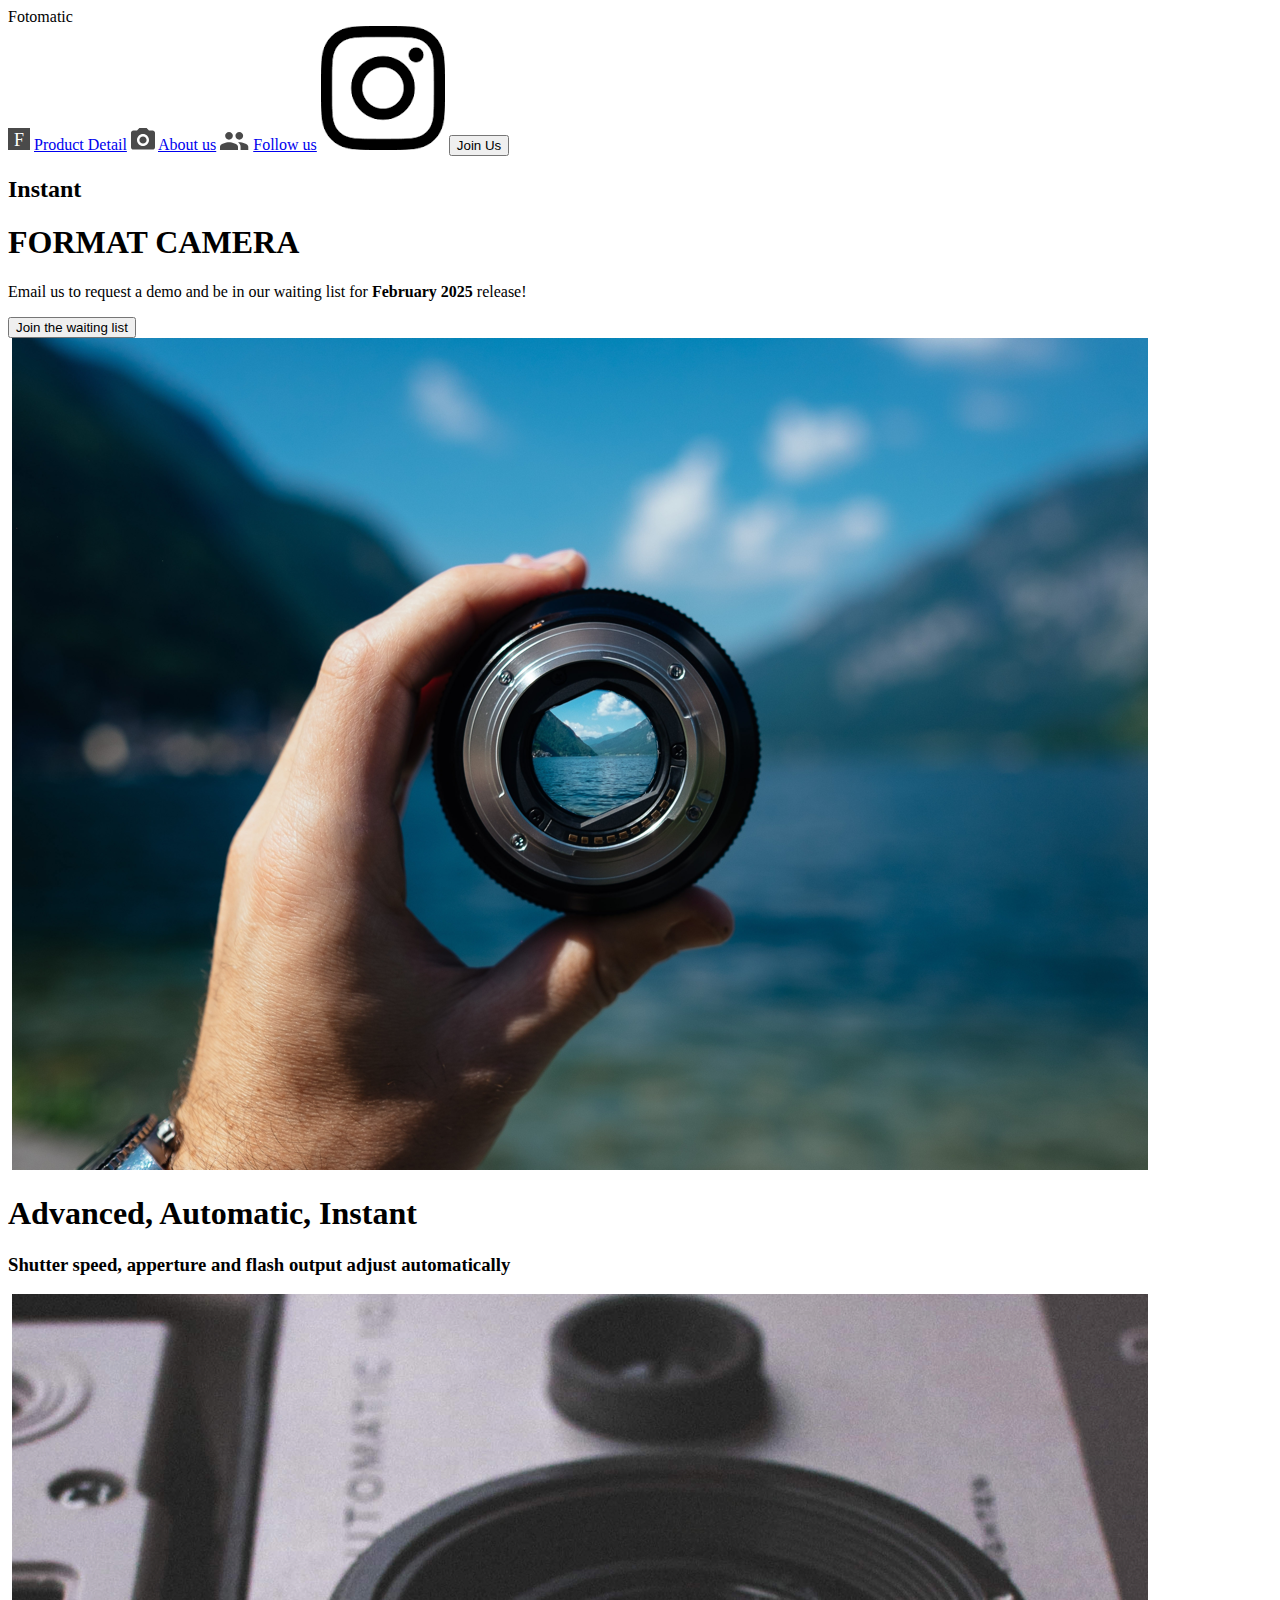
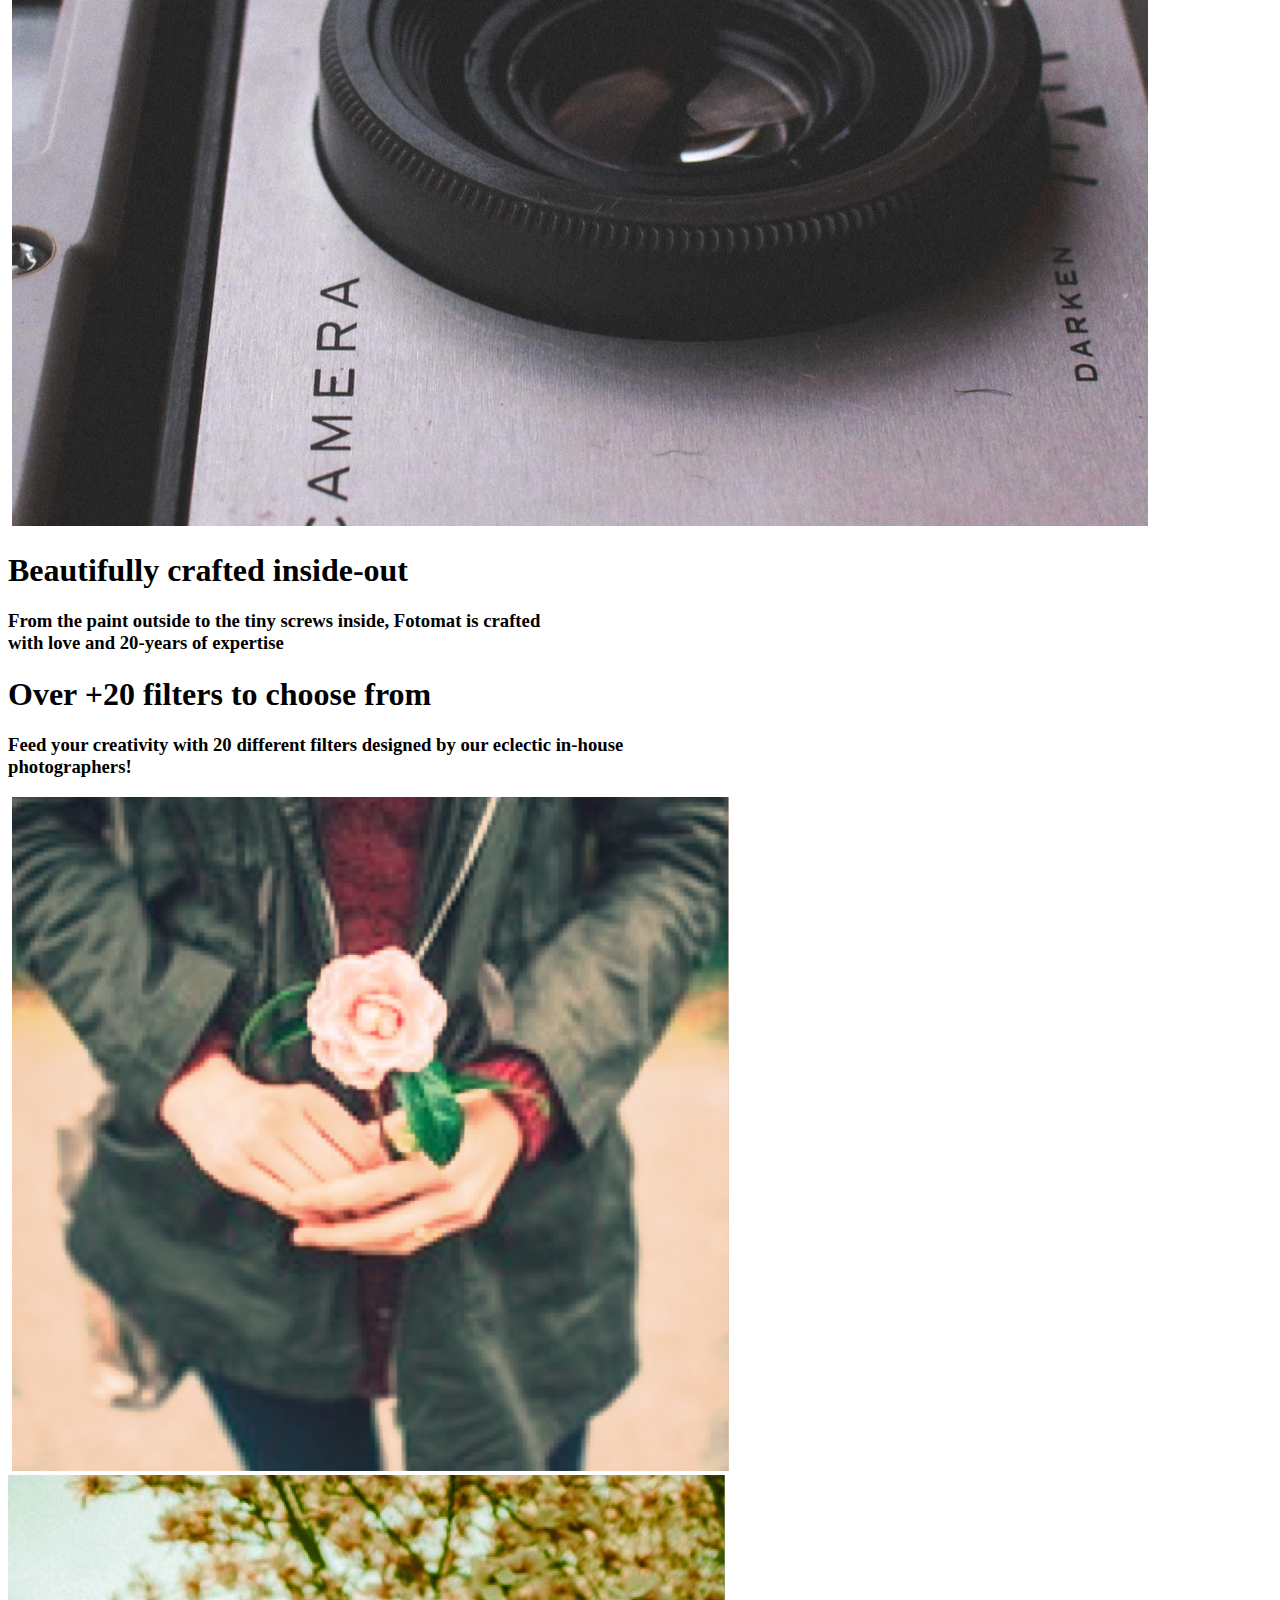
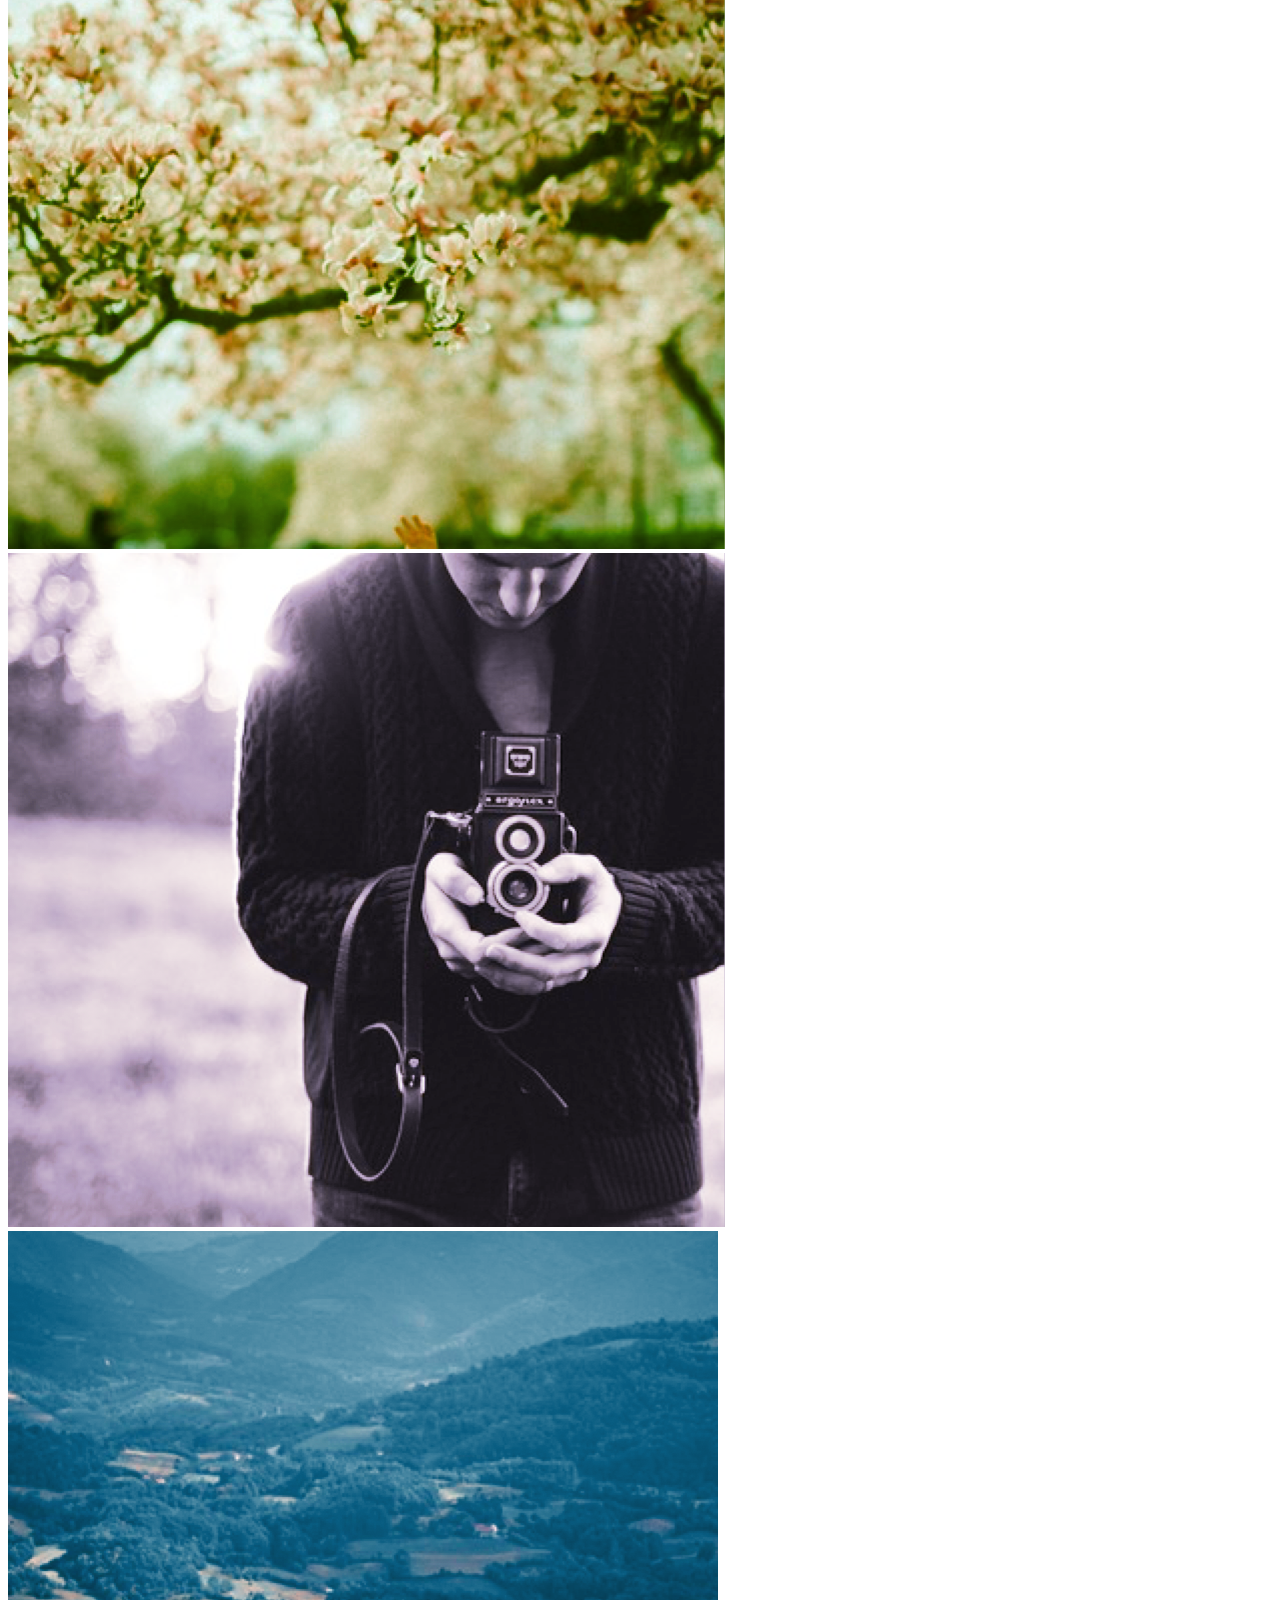
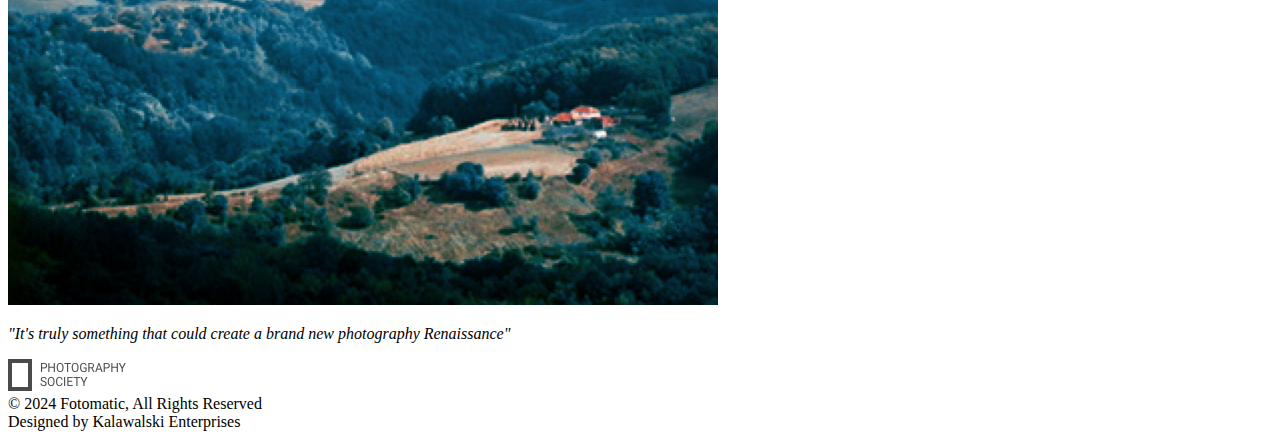
==== commit 70147de5: "Update index.html" ====
--- a/index.html
+++ b/index.html
@@ -1,8 +1,9 @@
 <!DOCTYPE html>
 <html>
     <head>
-        <link rel="stylesheet" href="fotostyle.css">
-        <link rel="stylesheet" href="fototab.css">
+        <link rel="stylesheet" href="./resources/css/fotostyle.css">
+        <link rel="stylesheet" href="./resources/css/fototab.css">
+        <link rel="stylesheet" href="./resources/css/fotomob.css">
         <link href="https://fonts.googleapis.com/css?family=Damion" rel="stylesheet">
         <link href="https://fonts.googleapis.com/css?family=Rubik" rel="stylesheet">
         <link href="https://fonts.googleapis.com/css2?family=Roboto:ital,wght@0,100;0,300;0,400;0,500;0,700;0,900;1,100;1,300;1,400;1,500;1,700;1,900&display=swap" rel="stylesheet">
@@ -13,14 +14,17 @@
     <body>
 <!-------------------------------------------Header------------------------------------------------------>
         <header> 
-            <div class="logo">Fotomatic</div>                   
-            <nav >
+            <div class="logo hide">Fotomatic</div>                   
+            <nav>
                 <div class="links">
-                    <a href="#">Product Detail</a>
-                    <a href="#">About us</a> 
-                    <a href="#">Follow us</a>    
-                    <img src="images/instagram.png" class="sec1img">
-                    <button class="join">Join Us</button>
+                    <a href="#" class="mobile"><img src="./images/ic-logo.svg"></a>
+                    <a href="#" class="hide">Product Detail</a>
+                    <a href="#" class="mobile"><img src="./images/ic-product-detail.svg"></a>
+                    <a href="#" class="hide">About us</a> 
+                    <a href="#" class="mobile"><img src="./images/ic-about-us.svg"></a>
+                    <a href="#" class="hide">Follow us</a>   
+                    <img src="./images/instagram.png" class="sec1img hide">
+                    <button class="join mobile">Join Us</button>
                 </div>            
              </nav>
         </header>
@@ -38,17 +42,16 @@
             </div>
 <!------------------------------------------Section 2---------------------------------------------------->               
             <div class="section2">
-                <div class="box">
+                <div class="box mobile">
                     <image>
-                        <img src="images/feature-1.png" class="sec2img">
-                        <div class="featuretxt"></div>
+                        <img src="./images/feature-1.png" class="sec2img">
                     </image>
                     <h1 class="boxh1">Advanced, Automatic, Instant</h1>
                     <h3 class="boxh3">Shutter speed, apperture and flash output adjust automatically</h3>                   
                 </div>
                 <div class="box">
                     <image>
-                        <img src="images/feature-2.png" class="sec2img">
+                        <img src="./images/feature-2.png" class="sec2img">
                     </image>
                     <h1 class="boxh1">Beautifully crafted inside-out</h1>
                     <h3 class="boxh3">From the paint outside to the tiny screws inside, Fotomat is crafted<br>with love and 20-years of expertise</h3>
@@ -59,16 +62,16 @@
                 <h1>Over +20 filters to choose from</h1>
                 <h3>Feed your creativity with 20 different filters designed by our eclectic in-house<br>photographers!</h3>
                 <image>
-                        <img src="images/filter-1.png" class="sec3img">
-                        <img src="images/filter-2.png" class="sec3img">
-                        <img src="images/filter-3.png" class="sec3img">
-                        <img src="images/filter-4.png" class="sec3img">
+                        <img src="./images/filter-1.png" class="sec3img">
+                        <img src="./images/filter-2.png" class="sec3img">
+                        <img src="./images/filter-3.png" class="sec3img">
+                        <img src="./images/filter-4.png" class="sec3img hide">
                 </image>
             </div>
 <!------------------------------------------Section 4---------------------------------------------------->   
             <div class="section4">
                 <p><em>"It's truly something that could create a brand new photography Renaissance"</em></p>
-                <img src="images/photography-logo.png" class="sec4img">
+                <img src="./images/photography-logo.png" class="sec4img">
             </div>
 <!------------------------------------------Section 5---------------------------------------------------->   
             <footer>
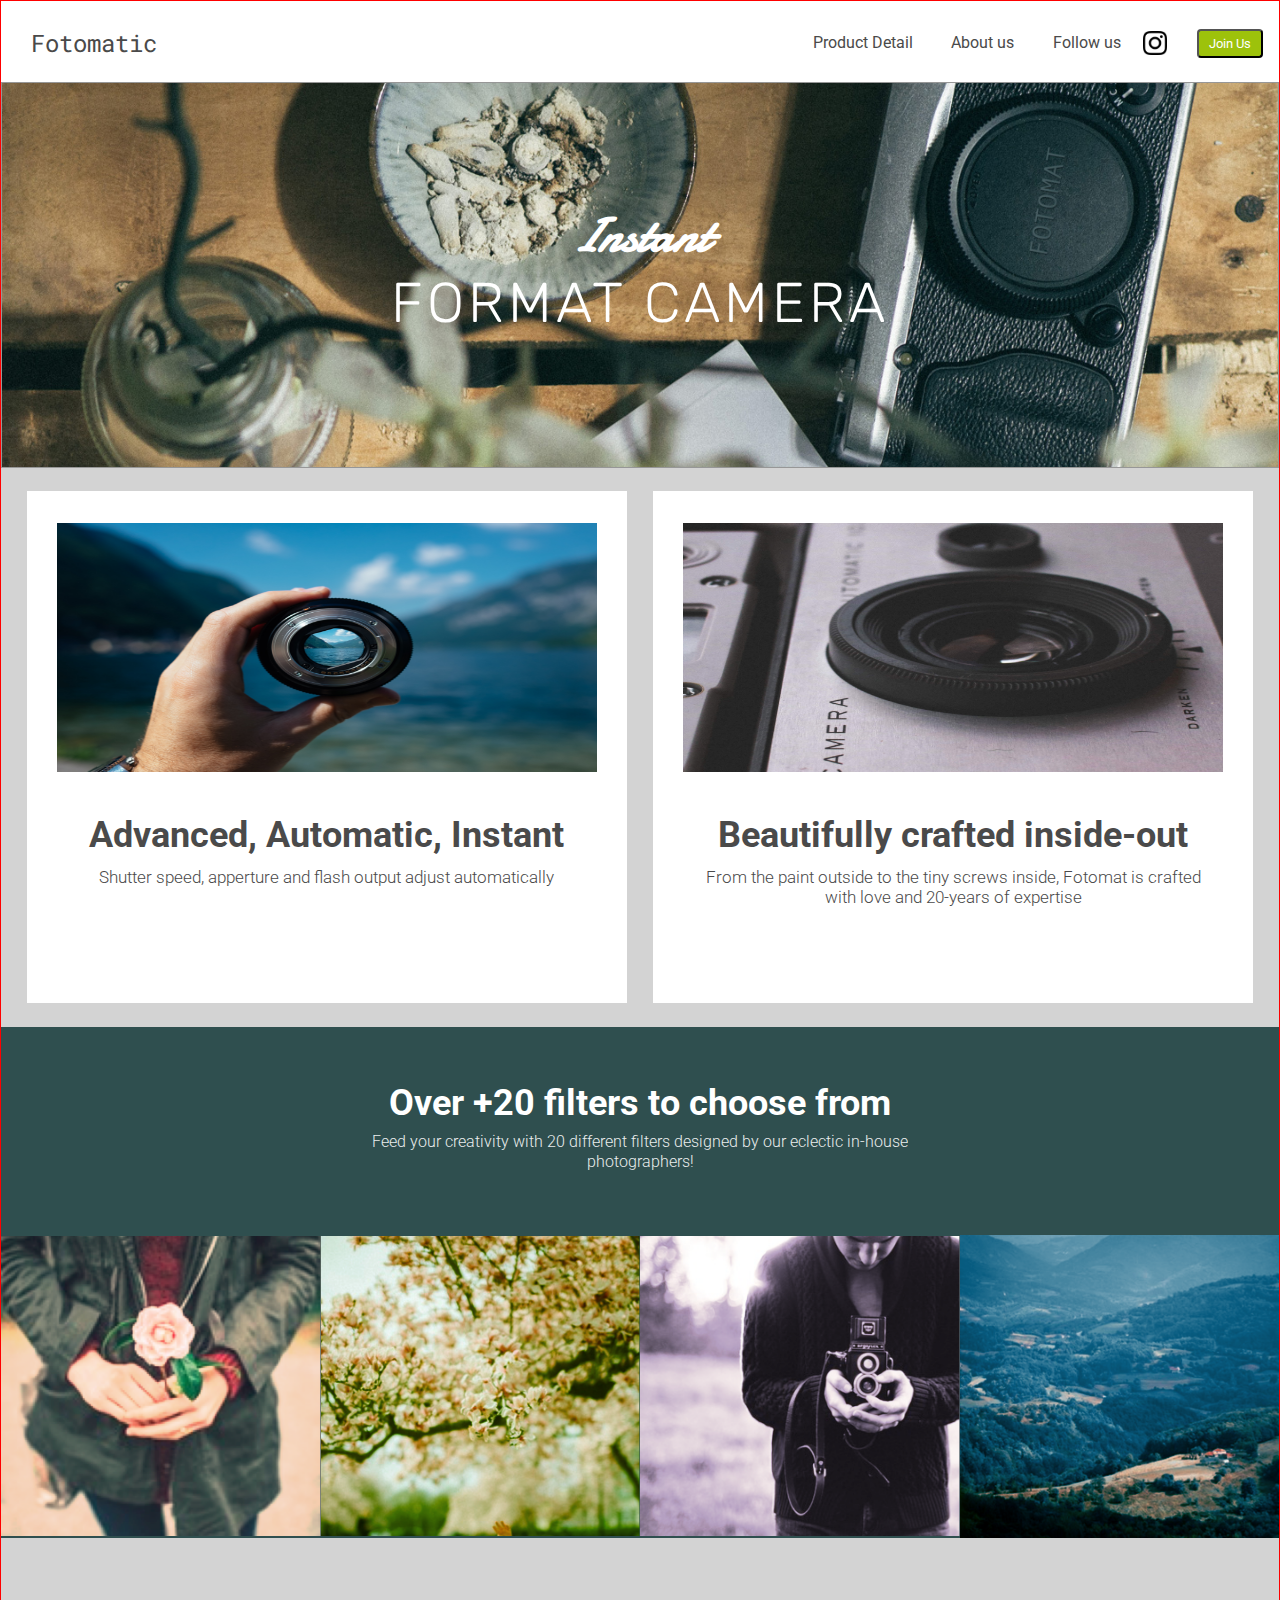
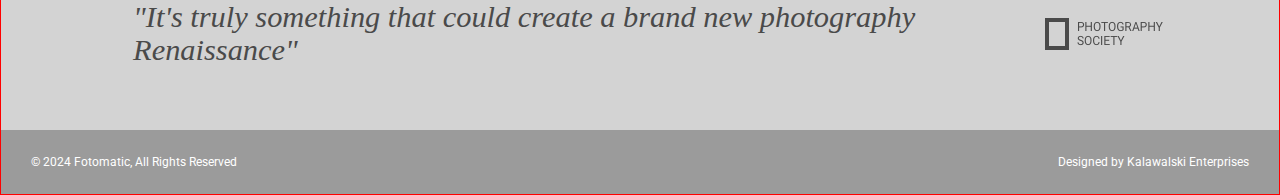
==== commit 2c5e3c88: "Update index.html" ====
--- a/index.html
+++ b/index.html
@@ -1,9 +1,9 @@
 <!DOCTYPE html>
 <html>
     <head>
-        <link rel="stylesheet" href="./resources/css/fotostyle.css">
-        <link rel="stylesheet" href="./resources/css/fototab.css">
-        <link rel="stylesheet" href="./resources/css/fotomob.css">
+        <link rel="stylesheet" href="fotostyle.css">
+        <link rel="stylesheet" href="fototab.css">
+        <link rel="stylesheet" href="fotomob.css">
         <link href="https://fonts.googleapis.com/css?family=Damion" rel="stylesheet">
         <link href="https://fonts.googleapis.com/css?family=Rubik" rel="stylesheet">
         <link href="https://fonts.googleapis.com/css2?family=Roboto:ital,wght@0,100;0,300;0,400;0,500;0,700;0,900;1,100;1,300;1,400;1,500;1,700;1,900&display=swap" rel="stylesheet">
--- a/fotostyle.css
+++ b/fotostyle.css
@@ -0,0 +1,304 @@
+* {
+  align-items: center;
+  flex-shrink: 1;
+  flex-flow: wrap;
+  margin: 0;
+  align-content: center;
+}
+html {
+  font-size: 16px;
+} 
+
+/*                  Header                 */
+
+header {
+  display: flex;
+  position: fixed;
+  width: 100%;
+  height: 5.25rem;
+  background-color: white;
+  border-bottom: 1px solid #979797;
+  opacity: 1;
+  z-index: 10;
+}
+
+nav {
+  position: fixed;
+  width: 100%;
+  display: inline-flex;
+  flex-direction: row;
+  flex-shrink: 3;
+  justify-content: flex-end;
+  align-items: center;
+  align-content: center;
+}
+
+.mobile {
+  display: none;
+}
+
+.logo {
+  display: flex;
+  position: absolute;
+  margin-left: 1.875rem;
+  font-family: 'Roboto mono';
+  color: #4a4a4a;
+  font-size: 1.5rem;
+}
+
+.links {
+  display: inline-flex;
+  flex-shrink: 3;
+  font-size: 1rem;
+  line-height: 1.6;
+  font-family: 'Roboto';
+}
+
+.sec1img {
+  display: flex;
+  height: 1.5rem;
+  margin-right: 1.875rem;
+  margin-left: -1.25rem;
+}
+
+.links a {
+  margin: 0 1.875rem;
+  text-decoration: none;
+  color: #4a4a4a;
+}
+
+.join {
+  display: none;
+  font-family: "Roboto";
+  background-color: #9dc20b;
+  padding: 5px 10px;
+  border-radius: 0.25rem;
+  color: white;
+}
+
+/*                Section 1             */
+
+.box {
+  display: flex;
+  flex-flow: column;
+  justify-content: center;
+  position: relative;
+  height: 43.75rem;
+  width: 43.75rem;
+  background-color: white;
+  text-align: center;
+}
+
+.section1 {
+  display: flex;
+  flex-direction: row;
+  justify-items: center;
+  position: relative;
+  height: 70rem;
+  background-image: url(./images/banner-landingpage.jpg);
+  background-size: cover;
+}
+
+.section1 .box {
+  display: flexbox;
+  flex-flow: column;
+  background-color: #9dc20a;
+  color: white;
+  align-content: center;
+  width: 40%;
+  height: 47%;
+  margin-left: 8%;
+  border: 1px solid #979797;
+  border-radius: 10px;
+  font-family: 'Roboto';
+  line-height: 1.6;
+  min-width: 31.8125rem;
+
+}
+
+.section1 h2 {
+  font-family: 'Damion';
+  font-size: 3rem;
+  font-style: italic;
+  letter-spacing: 1px;
+  margin-top: 0.8rem;
+}
+
+.section1 h1 {
+  font-family: 'Rubik';
+  font-size: 3.5rem;
+  font-weight: lighter;
+  letter-spacing: 0.25rem;
+  margin-top: -1rem;
+  margin-bottom: 1rem;
+}
+
+.bannertxt {
+  display: flex;
+  text-align: center;
+  font-size: 1.45rem;
+  width: 65%;
+}
+
+.waitlist {
+  width: 29rem;
+  height: 4rem;
+  color: white;
+  background-color: #4a4a4a;
+  border-radius: 0.25rem;
+  margin-top: 2rem;
+  margin-bottom: 3.5rem;
+  font-family: 'Roboto';
+  font-size: 1.45rem;
+}
+
+.waitlist:hover {
+  cursor: pointer;
+  font-size: 1.5rem;
+}
+
+.waitlist:active {
+  cursor: pointer;
+  background-color: #313131;
+  font-size: 1.45rem;
+}
+
+/*                Section 2            */
+
+.section2 {
+  display: flex;
+  width: 100%;
+  flex-flow: row;
+  justify-content: space-evenly;
+  align-content: space-evenly;
+  height: 53rem;
+  background-color: lightgray;
+}
+
+.boxh1 {
+  color: #4a4a4a;
+  font-size: 2.25rem;
+  font-family: 'Roboto';
+  font-weight: bold;
+  line-height: 1.4;
+  margin-top: 2.5rem;
+}
+
+.boxh3 {
+  color: #4a4a4a;
+  font-size: 1.05rem;
+  font-family: 'Roboto';
+  font-weight: 300;
+  line-height: 1.2;
+}
+
+.section2 .box {
+  display: flex;
+  flex-direction: column;
+  justify-content: flex-start;
+}
+
+.sec2img {
+  display: flex;
+  width: 90%;
+  height: 65%;
+  min-width: 300px;
+  margin-top: 32px;
+}
+
+/*                 Section 3               */
+
+.section3 {
+  display: flex;
+  width: 100%;
+  flex-direction: column wrap;
+  justify-content: space-around;
+  background-color: darkslategray;
+  text-align: center;
+  padding-bottom: 6rem;
+}
+
+.section3 h1 {
+  margin: auto;
+  color: white;
+  opacity: 1;
+  font-size: 2.25rem;
+  font-family: 'Roboto';
+  font-weight: bold;
+  margin-top: 6rem;
+  line-height: 1.6;
+}
+
+.section3 h3 {
+  position: relative;
+  color: white;
+  width: 100%;
+  font-size: 1rem;
+  font-family: 'Roboto';
+  font-weight: 300;
+  opacity: 0.9;
+  line-height: 1.2;
+  padding-bottom: 5rem;
+}
+
+ .sec3img {
+  display: inline-flexbox;
+  justify-content: space-between;
+  flex-flow: row wrap;
+  width: 20%;
+  height: auto;
+ }
+
+/*              Section 4           */
+
+.section4 {
+  display: flex;
+  justify-content: center;
+  width: 100%;
+  height: 12rem;
+  background-color: lightgray;
+}
+
+.section4 p {
+  display: inline-flex;
+  position: relative;
+  color: #4a4a4a;
+  font-size: 2rem;
+  font-family: Palatino;
+  line-height: 1.1;
+}
+
+.sec4img {
+  display: inline-flex;
+  margin-left: 1.875rem;
+}
+
+/*               Footer              */
+
+footer {
+  display: flex;
+  align-content: center;
+  width: 100%;
+  height: 4rem;
+  background-color: #9b9b9b;
+}
+
+.footnote1 {
+  position: absolute;
+  align-content: center;
+  margin-left: 1.875rem;
+  color: white;
+  font-size: 0.75rem;
+  font-family: Roboto;
+}
+
+.footnote2 {
+  display: inline-flex;
+  align-content: center;
+  padding-right: 1.875rem;
+  width: 100%;
+  justify-content: flex-end;
+  color: white;
+  font-size: 0.75rem;
+  font-family: Roboto;
+}
--- a/fototab.css
+++ b/fototab.css
@@ -0,0 +1,111 @@
+@media only screen and (min-width: 480px) and (max-width: 1500px) {
+
+/*                    NAV                 */
+    html {
+        border: 1px solid red;
+    }
+
+    nav {
+        position: static;
+    }
+    
+    header {
+        position: static;
+    }
+
+    .join {
+        display: inline-block;
+        margin-right: 1rem;
+    }
+
+    .links a {
+        margin: 0 1.2rem;
+    }
+
+    .sec1img{
+        margin-left: 0.2rem;
+    }
+
+/*                Section 1             */
+
+    .section1 .box {
+        width: 100%;
+        margin-top: 10rem;
+        margin: auto;
+        height: 24rem; 
+        border-radius: 0px;
+        background-repeat: no-repeat;
+        background-position: center;
+        background-size: cover;
+        background-image: url(./images/banner-landingpage.jpg);
+        background-color: transparent;
+    }
+
+    .bannertxt {
+        display: none;
+    }
+
+    .waitlist {
+        display: none;
+    }
+
+    .section1{
+        margin-top: -0.2rem;
+        background-color: lightgrey;
+        width: 100%;
+        height: 24rem;
+        display: flex;
+        position: relative;
+        background-image: none;
+        background-color: transparent;
+    }
+
+    .section2 {
+        height: 35rem;
+        flex-flow: column wrap;
+    }
+
+    .section2 .box {
+        width: 47%;
+        height: 24rem;
+        padding-bottom: 8rem;
+    }
+
+    .boxh1 {
+        line-height: 1.3;
+        padding-bottom: 0.5rem;
+    }
+
+    .section3 {
+        padding-bottom: 0;
+    }
+
+    .section3 h1 {
+        margin-top: 3rem;
+        padding-top: 0rem;
+    }
+
+    .section3 h3 {
+        margin-bottom: -1rem;
+    }
+
+    .sec3img {
+        width: 25%;
+    }
+
+    .section4 {
+        display: inline-flex;
+        flex-direction: row;
+    }   
+
+    .section4 p {
+        display: flexbox;
+        width: 69%;
+        margin-left: 1rem;
+        font-size: 1.9rem;
+    }
+
+   .sec4img{ 
+        display: inline-flex;      
+   }
+}
--- a/fotomob.css
+++ b/fotomob.css
@@ -0,0 +1,171 @@
+@media only screen and (max-width: 480px) {
+
+    .mobile {
+        display: flex;
+    }
+
+    .hide {
+        display: none;
+    }
+
+    * {
+        max-width: 100%;
+        overflow-x: hidden;
+    }
+ /*                    NAV                 */
+ html {
+    max-width: 100%;
+    background-color: lightgray;
+ }
+
+ nav {
+    width: 100%;
+    position: static;
+}
+
+header {
+    display: static;
+    height: 3.5rem;
+    width: 100%;
+}
+
+.join {
+    display: inline-block;
+    margin-right: 2rem;
+}
+ .links {
+    width: 100%;
+    justify-content: space-between;
+    align-content: space-between;
+ }
+
+ /*                Section 1             */
+
+ .section1{
+    margin-top: -0.2rem;
+    background-color: lightgrey;
+    height: 30rem;
+    display: flex;
+    position: relative;
+    background-image: none;
+    background-color: transparent;
+    align-content: flex-start;
+    justify-content: center;
+    overflow-y: hidden;
+}
+
+ .section1 .box {
+    border: 1px solid red;
+    padding-bottom: 45rem;
+    margin: auto;
+    height: auto;
+    background-repeat: no-repeat;
+    background-position: -50rem 3rem;
+    background-image: url(./images/banner-landingpage.jpg);
+    background-color: transparent;
+}
+
+.section1 .box h2 {
+    width: 100%;
+    text-align: center;
+    margin-top: 12.5rem;
+    font-size: 2.8rem;
+    font-style: normal;
+    letter-spacing: 2px;
+}
+
+.section1 .box h1 {
+    width: 100%;
+    text-align: center;
+    font-size: 2.3rem;
+}
+
+.bannertxt {
+    display: none;
+}
+
+.waitlist {
+    display: none;
+}
+
+.section1 {
+    background-color: lightgrey;
+    width: 30rem;
+    display: flex;
+    position: relative;
+    background-image: none;
+    background-color: transparent;
+}
+
+.section2 {
+    width: 34rem;
+    margin-bottom: -1rem;
+    flex-flow: column;
+    justify-content: center;
+    align-content: center;
+}
+
+.section2 .box {
+    width: 100%;
+    height: auto;
+}
+
+.section2 .mobile {
+    background-color: lightgray;
+}
+
+.boxh1 {
+    text-align: center;
+    font-size: 1.5rem;
+    line-height: 1;
+    padding-bottom: 20px;
+    overflow: hidden;
+}
+
+.boxh3 {
+    text-align: center;
+    font-size: 1rem;
+    padding-bottom: 30px;
+    overflow: hidden;
+}
+
+.section3 {
+    padding-bottom: 0.15rem;
+}
+
+.section3 h1 {
+    font-size: 1.5rem;
+    font-weight: normal;
+    margin-top: 3rem;
+    line-height: 2rem;
+    margin-bottom: 1rem;
+}
+
+.section3 h3 {
+    padding-bottom: 2rem;
+}
+
+.sec3img {
+    width: 33%;
+}
+
+.section4 {
+    height:fit-content;
+}
+
+.section4 p {
+    text-align: center;
+    font-size: 1.8rem;
+    padding-bottom: 1rem;
+    padding-top: 1rem;
+    line-height: 1.4;
+}
+
+.section4 img {
+    padding-bottom: 1rem;
+}
+
+.footnote1 , .footnote2 {
+    font-size: 9px;
+}
+}
